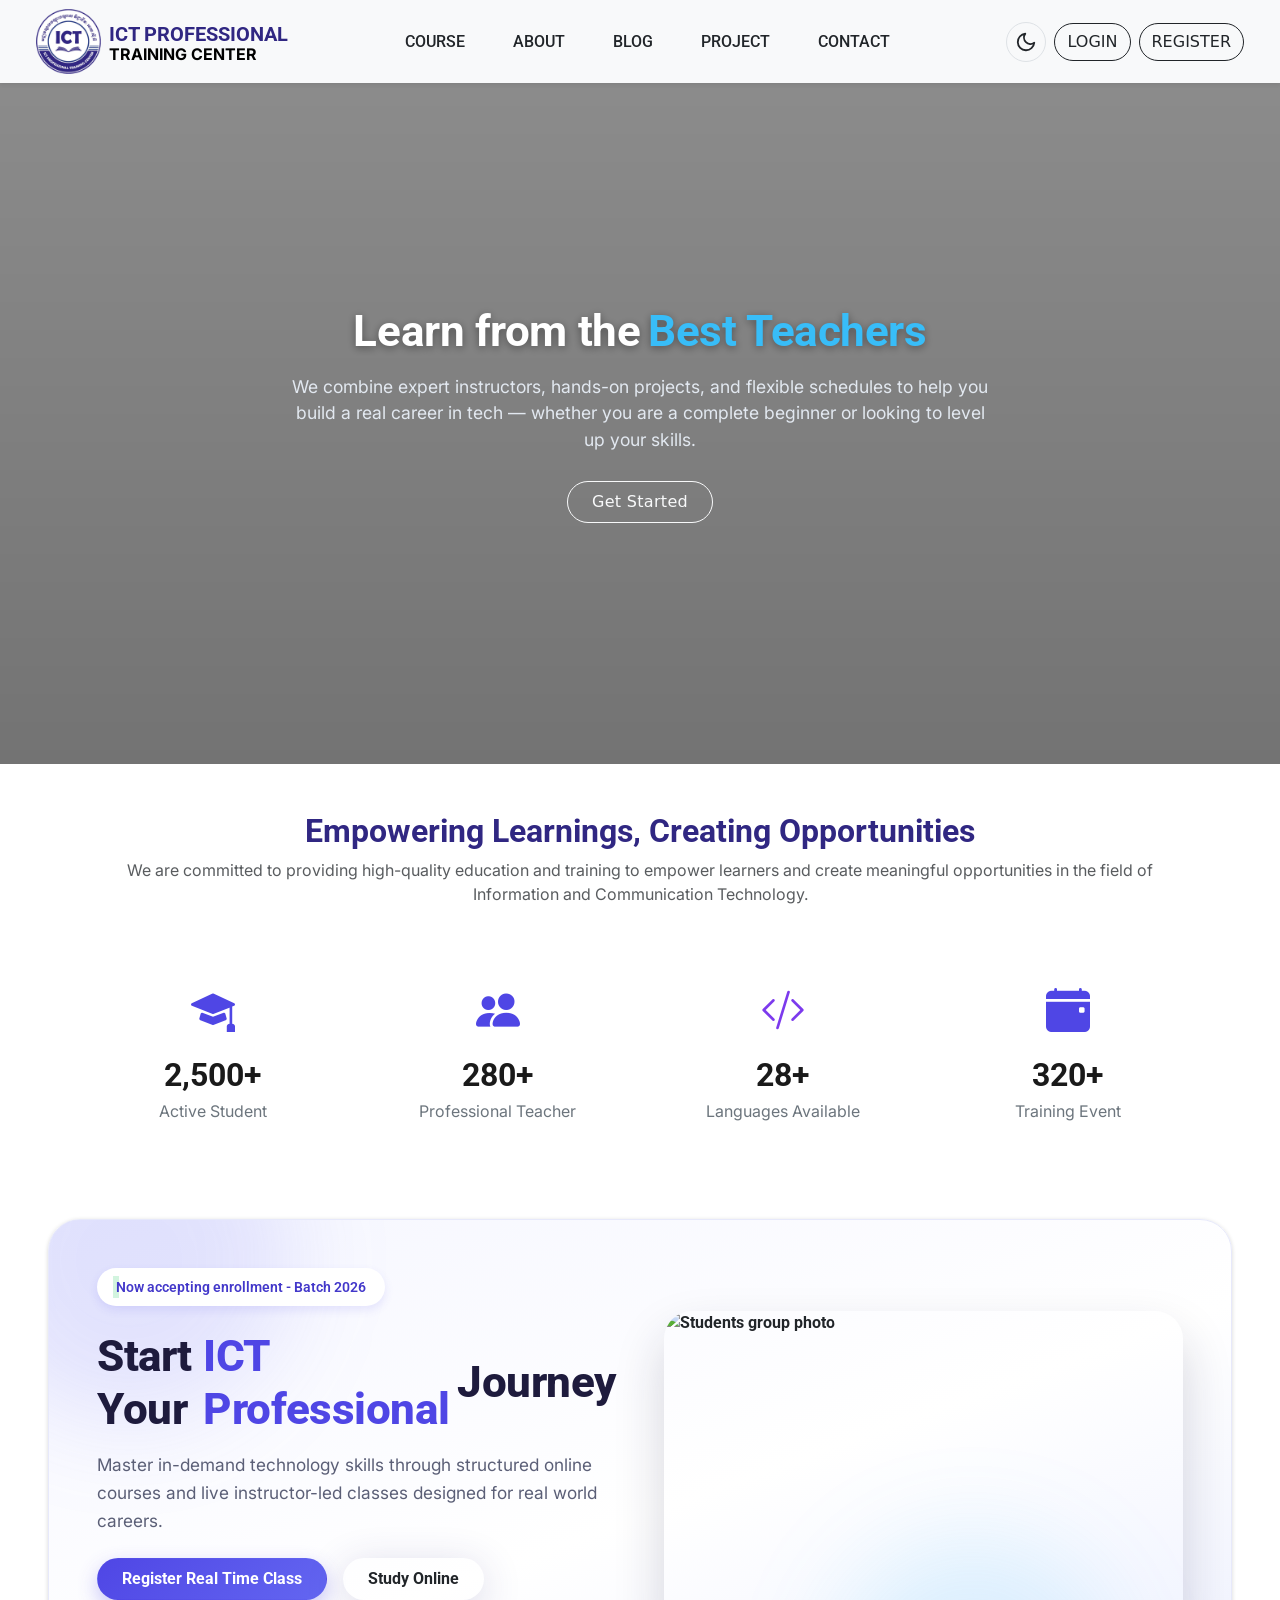
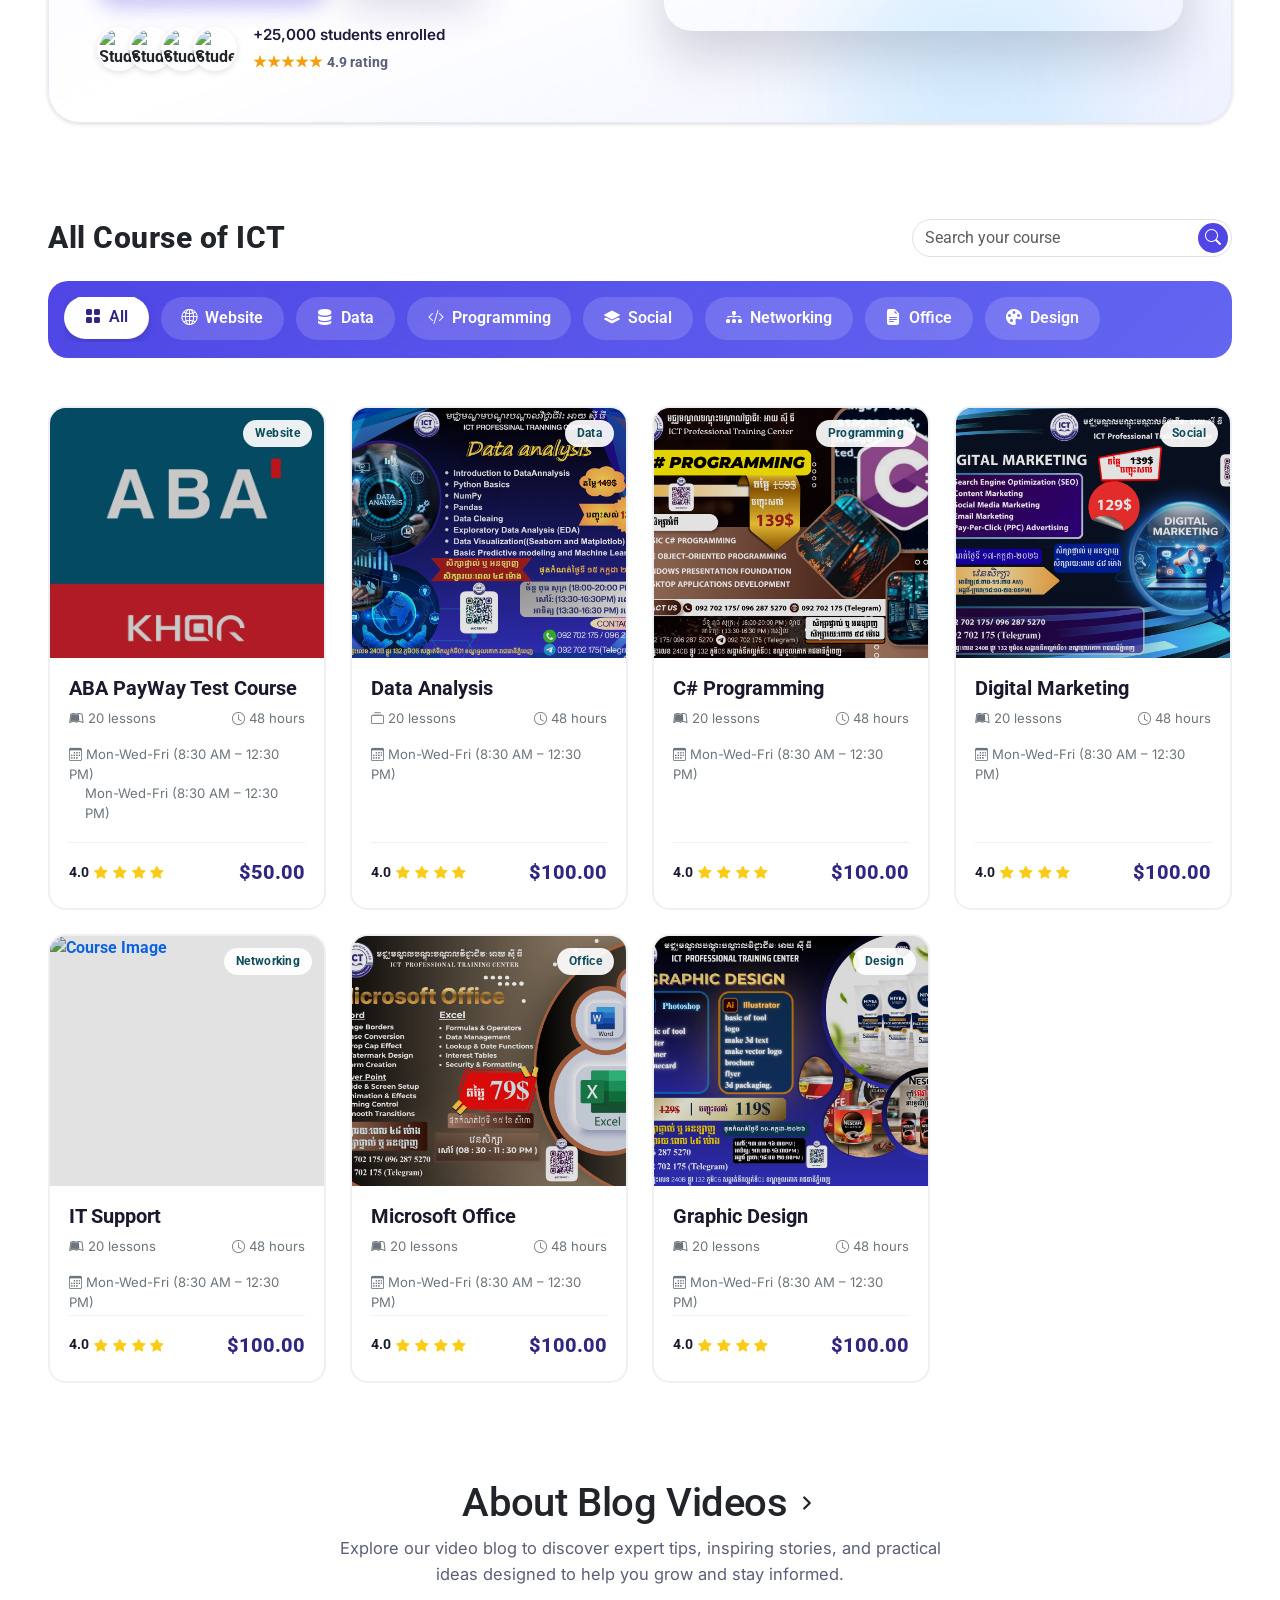
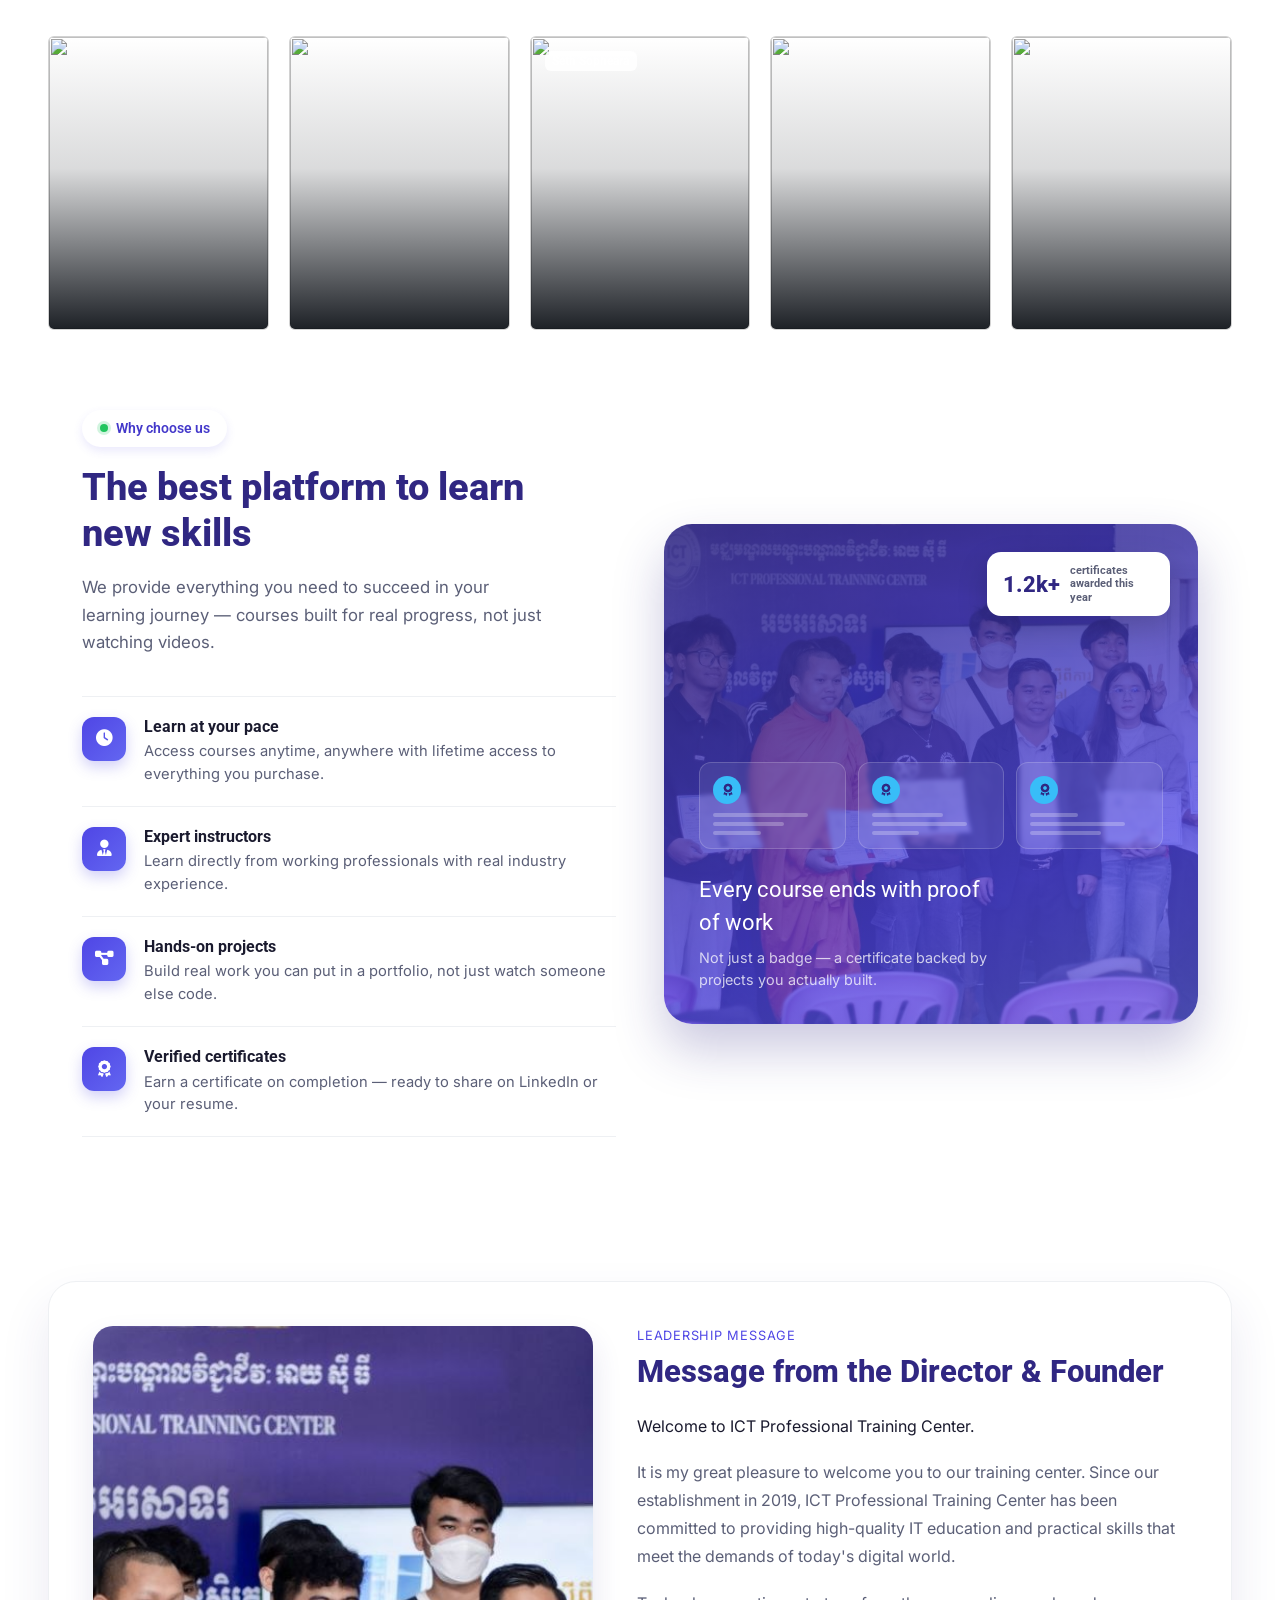
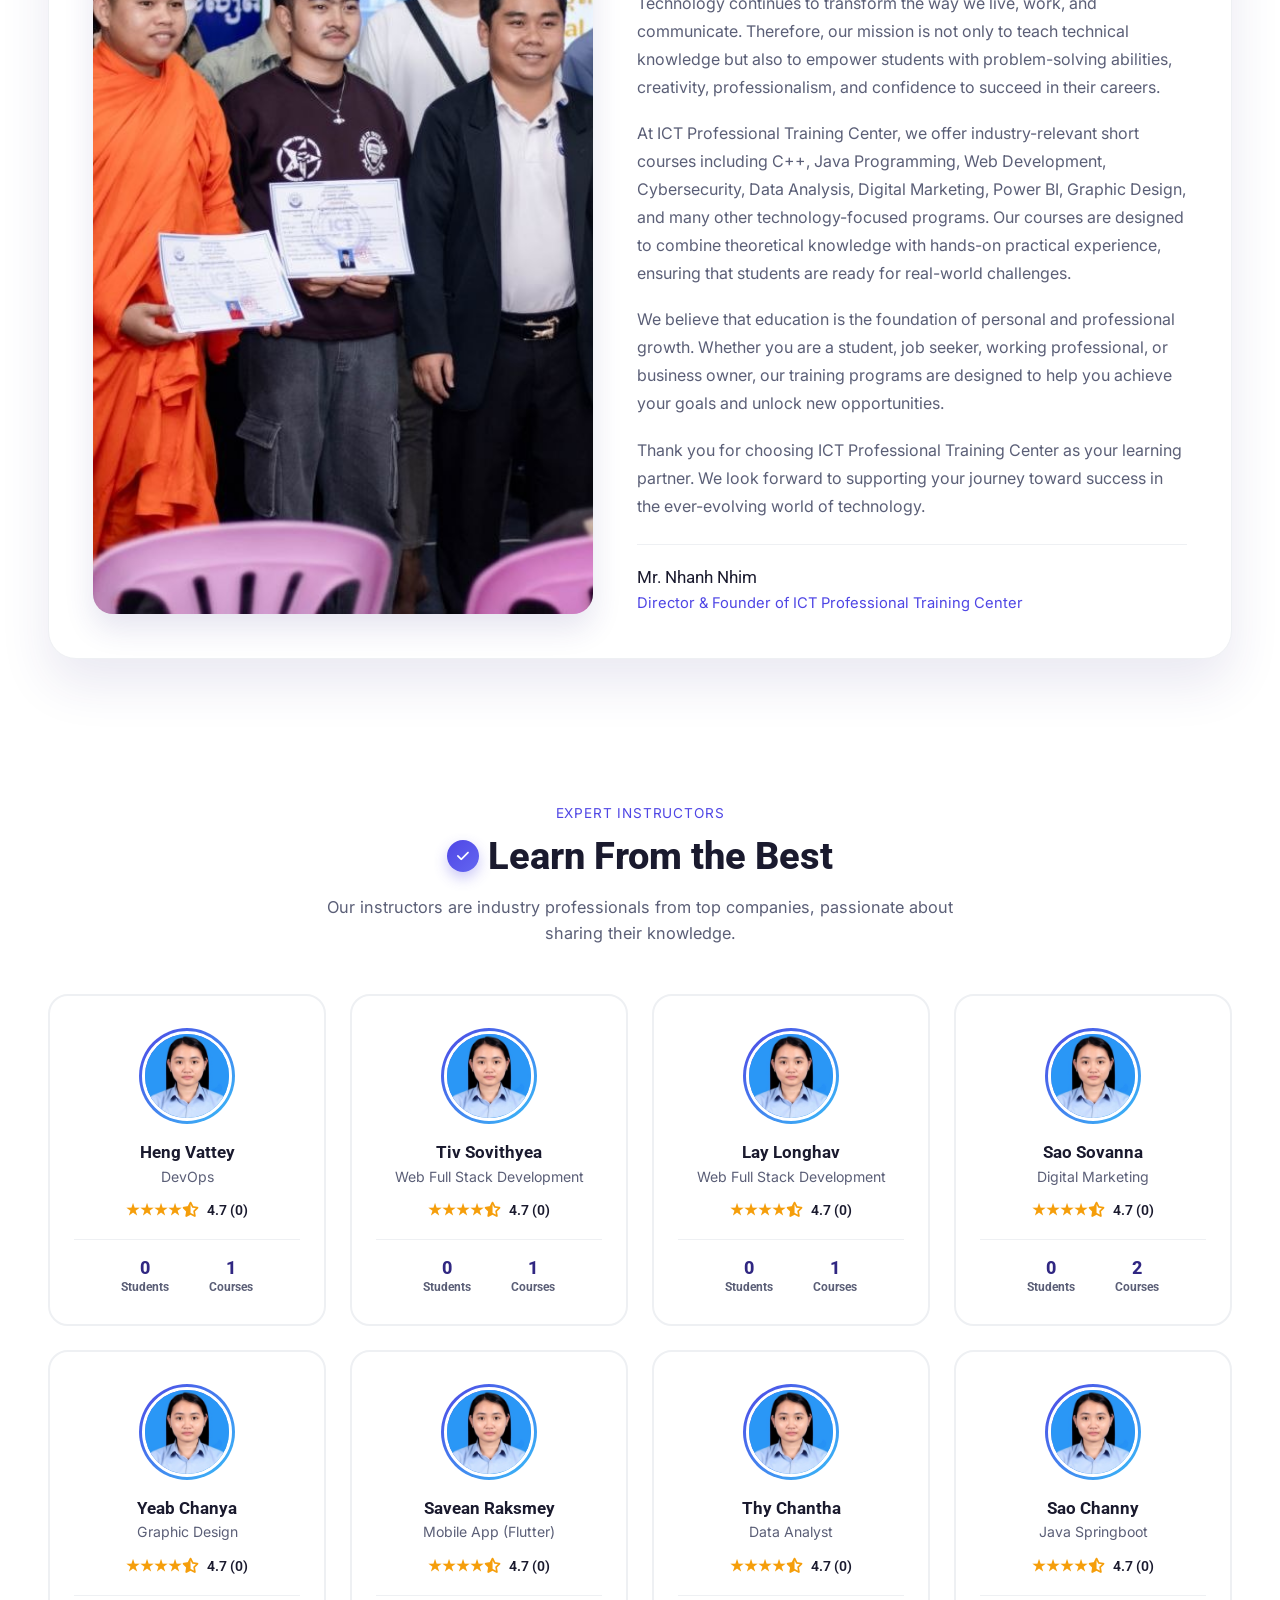
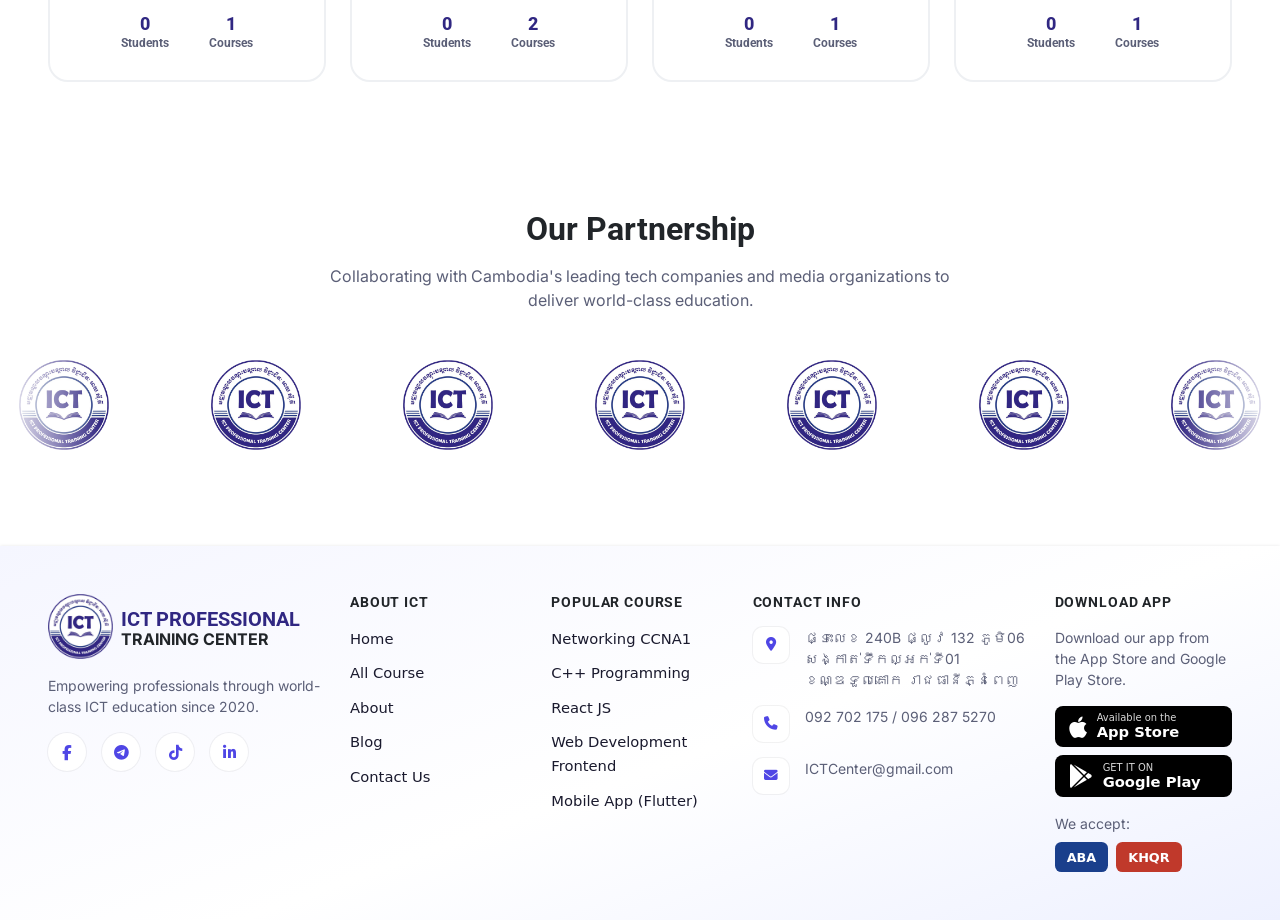
==== index.html @ a26ddbd5 "first commit" ====
<!doctype html>
<html lang="en" data-bs-theme="dark">
  <link>
    <meta charset="UTF-8" />
    <meta name="viewport" content="width=device-width, initial-scale=1.0" />
    <title>Home</title>

    <!-- font -->
    <link rel="preconnect" href="https://fonts.googleapis.com">
    <link rel="preconnect" href="https://fonts.gstatic.com" crossorigin>
    <link href="https://fonts.googleapis.com/css2?family=Roboto:ital,wght@0,100..900;1,100..900&display=swap" rel="stylesheet">

    <!-- style -->
     <link href="./asset/css/style.css" rel="stylesheet">
     <link href="./asset/css/home.css" rel="stylesheet">
      <link
        href="https://cdn.jsdelivr.net/npm/bootstrap@5.3.8/dist/css/bootstrap.min.css"
        rel="stylesheet"
        integrity="sha384-sRIl4kxILFvY47J16cr9ZwB07vP4J8+LH7qKQnuqkuIAvNWLzeN8tE5YBujZqJLB"
        crossorigin="anonymous"
      />

    <!-- icon -->
     <link rel="stylesheet" href="https://cdn.jsdelivr.net/npm/bootstrap-icons@1.11.3/font/bootstrap-icons.css">
     <link rel="stylesheet" href="https://cdnjs.cloudflare.com/ajax/libs/font-awesome/6.4.2/css/all.min.css" integrity="sha512-z3gLpd7yknf1YoNbCzqRKc4qyor8gaKU1qmn+CShxbuBusANI9QpRohGBreCFkKxLhei6S9CQXFEbbKuqLg0DA==" crossorigin="anonymous" referrerpolicy="no-referrer" />

  </head>
<body>
  <!-- navbar -->
  <header>
    <nav class="navbar navbar-expand-lg bg-body-tertiary py-1 px-4 fixed-top z-3 shadow-sm">
      <div class="container-fluid">
        <a class="navbar-brand align-middle" href="index.html">
          <div class="d-flex align-items-center">
            <img
              src="./asset/img/ICTLogo9.png"
              alt="Logo"
              width="65"
              height="65"
            />
            <div class="ms-2 lh-1">
              <h5 class="fw-bold logo-title-color mb-0">ICT PROFESSIONAL</h5>
              <p class="fs-6 mb-0 fw-bold">TRAINING CENTER</p>
            </div>
          </div>
        </a>

        <button
          class="navbar-toggler"
          type="button"
          data-bs-toggle="collapse"
          data-bs-target="#navbarSupportedContent"
          aria-controls="navbarSupportedContent"
          aria-expanded="false"
          aria-label="Toggle navigation"
        >
          <span class="navbar-toggler-icon"></span>
        </button>
        <div class="collapse navbar-collapse" id="navbarSupportedContent">
          <ul class="navbar-nav m-auto mb-2 mb-lg-0 title-font">

            <!-- Course with hover dropdown -->
            <li class="nav-item dropdown hover-dropdown">
            <a class="nav-link px-4 fs-6 text-dark fw-medium dropdown-toggle" href="course.html" role="button" aria-expanded="false">
              COURSE
            </a>
            <div class="dropdown-menu course-dropdown-menu">

              <div class="dropdown-item has-submenu">
                <span>Social</span>
                <svg class="chevron" viewBox="0 0 24 24" fill="none" stroke="currentColor" stroke-width="2" stroke-linecap="round" stroke-linejoin="round"><polyline points="9 18 15 12 9 6"></polyline></svg>
                <div class="submenu">
                  <a href="list-course.html" class="submenu-item">AI &amp; Machine Learning</a>
                  <a href="list-course.html" class="submenu-item">Digital Marketing</a>
                </div>
              </div>

              <div class="dropdown-item has-submenu">
                <span>Website</span>
                <svg class="chevron" viewBox="0 0 24 24" fill="none" stroke="currentColor" stroke-width="2" stroke-linecap="round" stroke-linejoin="round"><polyline points="9 18 15 12 9 6"></polyline></svg>
                <div class="submenu">
                  <a href="list-course.html" class="submenu-item">Frontend Development</a>
                  <a href="list-course.html" class="submenu-item">Backend Development</a>
                  <a href="list-course.html" class="submenu-item">WordPress</a>
                </div>
              </div>

              <div class="dropdown-item has-submenu">
                <span>Design</span>
                <svg class="chevron" viewBox="0 0 24 24" fill="none" stroke="currentColor" stroke-width="2" stroke-linecap="round" stroke-linejoin="round"><polyline points="9 18 15 12 9 6"></polyline></svg>
                <div class="submenu">
                  <a href="list-course.html" class="submenu-item">UI/UX Design</a>
                  <a href="list-course.html" class="submenu-item">Graphic Design</a>
                </div>
              </div>

              <div class="dropdown-item has-submenu">
                <span>Programming</span>
                <svg class="chevron" viewBox="0 0 24 24" fill="none" stroke="currentColor" stroke-width="2" stroke-linecap="round" stroke-linejoin="round"><polyline points="9 18 15 12 9 6"></polyline></svg>
                <div class="submenu">
                  <a href="list-course.html" class="submenu-item">Python</a>
                  <a href="list-course.html" class="submenu-item">Java</a>
                  <a href="list-course.html" class="submenu-item">C++</a>
                </div>
              </div>

              <div class="dropdown-item has-submenu">
                <span>Data</span>
                <svg class="chevron" viewBox="0 0 24 24" fill="none" stroke="currentColor" stroke-width="2" stroke-linecap="round" stroke-linejoin="round"><polyline points="9 18 15 12 9 6"></polyline></svg>
                <div class="submenu">
                  <a href="list-course.html" class="submenu-item">Data Analysis</a>
                  <a href="list-course.html" class="submenu-item">Database Management</a>
                </div>
              </div>

              <div class="dropdown-item has-submenu">
                <span>Office</span>
                <svg class="chevron" viewBox="0 0 24 24" fill="none" stroke="currentColor" stroke-width="2" stroke-linecap="round" stroke-linejoin="round"><polyline points="9 18 15 12 9 6"></polyline></svg>
                <div class="submenu">
                  <a href="list-course.html" class="submenu-item">Microsoft Word</a>
                  <a href="list-course.html" class="submenu-item">Excel</a>
                  <a href="list-course.html" class="submenu-item">PowerPoint</a>
                </div>
              </div>

              <div class="dropdown-item has-submenu">
                <span>Networking</span>
                <svg class="chevron" viewBox="0 0 24 24" fill="none" stroke="currentColor" stroke-width="2" stroke-linecap="round" stroke-linejoin="round"><polyline points="9 18 15 12 9 6"></polyline></svg>
                <div class="submenu">
                  <a href="list-course.html" class="submenu-item">CCNA</a>
                  <a href="list-course.html" class="submenu-item">Network Security</a>
                </div>
              </div>

            </div>
            </li>

            <li class="nav-item">
              <a class="nav-link px-4 fs-6 text-dark fw-medium" href="about.html">ABOUT</a>
            </li>
            <li class="nav-item">
              <a class="nav-link px-4 fs-6 text-dark fw-medium" href="blog.html">BLOG</a>
            </li>
            <li class="nav-item">
              <a class="nav-link px-4 fs-6 text-dark fw-medium" href="project.html">PROJECT</a>
            </li>
            <li class="nav-item">
              <a class="nav-link px-4 fs-6 text-dark fw-medium" href="contact.html">CONTACT</a>
            </li>
          </ul>

  <!-- dark mode -->
  <!-- Group theme toggle + login + register together -->
          <div class="d-flex align-items-center gap-2 mobile-action-row ms-3">
            <button class="theme-toggle-btn border log-reg-btn-hover" id="themeToggle" aria-label="Toggle dark mode">
              <svg class="icon-moon" viewBox="0 0 24 24" fill="none" stroke="currentColor" stroke-width="2" stroke-linecap="round" stroke-linejoin="round">
                <path d="M21 12.79A9 9 0 1 1 11.21 3 7 7 0 0 0 21 12.79z"></path>
              </svg>
              <svg class="icon-sun" viewBox="0 0 24 24" fill="none" stroke="currentColor" stroke-width="2" stroke-linecap="round" stroke-linejoin="round">
                <circle cx="12" cy="12" r="5"></circle>
                <line x1="12" y1="1" x2="12" y2="3"></line>
                <line x1="12" y1="21" x2="12" y2="23"></line>
                <line x1="4.22" y1="4.22" x2="5.64" y2="5.64"></line>
                <line x1="18.36" y1="18.36" x2="19.78" y2="19.78"></line>
                <line x1="1" y1="12" x2="3" y2="12"></line>
                <line x1="21" y1="12" x2="23" y2="12"></line>
                <line x1="4.22" y1="19.78" x2="5.64" y2="18.36"></line>
                <line x1="18.36" y1="5.64" x2="19.78" y2="4.22"></line>
              </svg>
            </button>

            <button type="button" class="btn btn-outline-dark rounded-pill log-reg-btn-hover fw-medium">LOGIN</button>
            <button type="button" class="btn btn-outline-dark rounded-pill log-reg-btn-hover fw-medium">REGISTER</button>
          </div>
        </div>
    </nav>
  </header>

  <!-- Hero Section -->
  <div class="hero container-fluid p-0">
    <div 
      id="carouselExampleSlidesOnly" 
      class="carousel slide" 
      data-bs-ride="carousel" 
      data-bs-wrap="true"
    >

      <!-- Slides -->
      <div class="carousel-inner">
        <div class="carousel-item active" data-bs-interval="2000">
          <img src="https://picsum.photos/1600/600?random=1" class="d-block w-100" alt="Slide 1">
        </div>
        <div class="carousel-item" data-bs-interval="2000">
          <img src="https://picsum.photos/1600/600?random=2" class="d-block w-100" alt="Slide 2">
        </div>
        <div class="carousel-item" data-bs-interval="2000">
          <img src="https://picsum.photos/1600/600?random=3" class="d-block w-100" alt="Slide 3">
        </div>
      </div>

      <!-- Overlay stays fixed on top of every slide -->
      <div class="hero-overlay">
        <div class="hero-overlay-content">
          <h1 class="hero-title">Learn from the <span class="secondary-color">Best Teachers</span></h1>
          <p class="hero-text">We combine expert instructors, hands-on projects, and flexible schedules to help you build a real career in tech — whether you are a complete beginner or looking to level up your skills.</p>
          <a href="#" class="btn btn-hero rounded-pill px-4 py-2 btn-outline-light get-started-btn">Get Started</a>
        </div>
      </div>

    </div>
  </div>

  <!-- Empowering Section -->
  <section class="empowering-section">
    <div class="container text-center mt-5 mb-4 px-5">
      <h2 class="title-font primary-color dark-mode-color">Empowering Learnings, Creating Opportunities</h2>
      <p class="text-muted empowering-description">We are committed to providing high-quality education and training to empower learners and create meaningful opportunities in the field of Information and Communication Technology.</p>
    </div>

    <div class="stats-section">
    <div class="container">
      <div class="row g-4 text-center">

        <div class="col-6 col-md-3 stat-item">
          <div class="stat-icon" style="color: #4f46e5;">
            <i class="bi bi-mortarboard-fill"></i>
          </div>
          <h3 class="stat-number">2,500+</h3>
          <p class="stat-label">Active Student</p>
        </div>

        <div class="col-6 col-md-3 stat-item">
          <div class="stat-icon" style="color: #4f46e5;">
            <i class="bi bi-people-fill"></i>
          </div>
          <h3 class="stat-number">280+</h3>
          <p class="stat-label">Professional Teacher</p>
        </div>

        <div class="col-6 col-md-3 stat-item">
          <div class="stat-icon" style="color: #7c3aed;">
            <i class="bi bi-code-slash"></i>
          </div>
          <h3 class="stat-number">28+</h3>
          <p class="stat-label">Languages Available</p>
        </div>

        <div class="col-6 col-md-3 stat-item">
          <div class="stat-icon" style="color: #4f46e5;">
            <i class="bi bi-calendar-event-fill"></i>
          </div>
          <h3 class="stat-number">320+</h3>
          <p class="stat-label">Training Event</p>
        </div>

      </div>
    </div>
  </div>
  </section>

<!-- start your journey -->
<section class="hero-cta-section py-5">
    <div class="container-fluid px-4 px-md-5">
      <div class="hero-cta-card p-4 p-md-5">

        <!-- decorative background blobs -->
        <div class="hero-blob hero-blob-1"></div>
        <div class="hero-blob hero-blob-2"></div>

        <div class="row align-items-center g-4 g-lg-5 position-relative">

          <!-- Left content -->
          <div class="col-lg-6">
            <span class="badge-pill mb-4 d-inline-block">
              <span class="badge-dot"></span> Now accepting enrollment - Batch 2026
            </span>

            <h1 class="hero-cta-title mb-3">
              Start Your <span class="hero-highlight">ICT Professional</span> Journey
            </h1>

            <p class="hero-cta-text mb-4">
              Master in-demand technology skills through structured online courses and live instructor-led classes designed for real world careers.
            </p>

            <div class="d-flex flex-wrap gap-3 mb-4">
              <a href="#" class="btn btn-cta-primary rounded-pill px-4 py-2 fw-bold text-white">
                Register Real Time Class
              </a>
              <a href="#" class="btn btn-cta-outline rounded-pill px-4 py-2 fw-bold">
                Study Online
              </a>
            </div>

            <div class="d-flex align-items-center flex-wrap gap-3">
              <div class="avatar-stack">
                <img src="https://randomuser.me/api/portraits/men/32.jpg" alt="Student" class="avatar-img">
                <img src="https://randomuser.me/api/portraits/women/44.jpg" alt="Student" class="avatar-img">
                <img src="https://randomuser.me/api/portraits/men/65.jpg" alt="Student" class="avatar-img">
                <img src="https://randomuser.me/api/portraits/women/68.jpg" alt="Student" class="avatar-img">
              </div>

              <div class="hero-cta-meta">
                <p class="mb-1 fw-semibold">+25,000 students enrolled</p>
                <div class="d-flex align-items-center gap-1">
                  <span class="stars">★★★★★</span>
                  <span class="rating-text">4.9 rating</span>
                </div>
              </div>
            </div>
          </div>

          <!-- Right image -->
          <div class="col-lg-6">
            <div class="hero-cta-image-wrap">
              <img src="https://picsum.photos/900/600?random=10" alt="Students group photo" class="img-fluid rounded-4 w-100">
            </div>
          </div>

        </div>
      </div>
    </div>
</section>

  <!-- all course -->
  <section class="courses-section py-5">
    <div class="container-fluid px-4 px-md-5">

      <!-- Heading + Search -->
      <div class="d-flex flex-wrap justify-content-between align-items-center gap-3 mb-4">
        <h2 class="courses-heading mb-0">All Course of ICT</h2>

        <div class="course-search-wrap">
          <input type="text" class="form-control course-search-input rounded-pill" placeholder="Search your course">
          <button class="course-search-btn" aria-label="Search">
            <i class="bi bi-search"></i>
          </button>
        </div>
      </div>

      <!-- Category filter pills -->
      <div class="category-filter-bar mb-5">
        <div class="category-scroll">
          <button class="category-pill active" data-filter="all">
            <i class="bi bi-grid-fill"></i> All
          </button>
          <button class="category-pill" data-filter="website">
            <i class="bi bi-globe2"></i> Website
          </button>
          <button class="category-pill" data-filter="data">
            <i class="bi bi-server"></i> Data
          </button>
          <button class="category-pill" data-filter="programming">
            <i class="bi bi-code-slash"></i> Programming
          </button>
          <button class="category-pill" data-filter="social">
            <i class="bi bi-layers-fill"></i> Social
          </button>
          <button class="category-pill" data-filter="networking">
            <i class="bi bi-diagram-3-fill"></i> Networking
          </button>
          <button class="category-pill" data-filter="office">
            <i class="bi bi-file-earmark-text-fill"></i> Office
          </button>
          <button class="category-pill" data-filter="design">
            <i class="bi bi-palette-fill"></i> Design
          </button>
        </div>
      </div>

      <!-- Course cards -->
      <div class="row g-4">
      
    <div class="col-12 col-sm-6 col-lg-3">
    <a href="#" class="course-card-thumb-link">
      <div class="course-card-v2">

        <div class="course-img">
          <div class="course-img-overlay"></div>
          <img src="./asset/img/ABA.jpg" alt="Course Image" class="img-fluid">
          <span class="course-badge z-1">Website</span>
          <div class="course-img-overlay"></div>
        </div>
      

        <div class="course-card-body">
          <h6 class="course-card-title">ABA PayWay Test Course</h6>
          <div class="course-meta-row">
            <div class="d-flex justify-content-between align-items-center">
              <p><i class="fa-brands fa-leanpub"></i> 20 lessons</p>
              <p><i class="bi bi-clock"></i> 48 hours</p>
          </div>

          <p class="my-0"><i class="bi bi-calendar3"></i> Mon-Wed-Fri (8:30 AM – 12:30 PM)</p>
          <p class="ms-3">Mon-Wed-Fri (8:30 AM – 12:30 PM)</p>
  </div>

          <div class="course-card-footer">
            <div class="course-rating">
              <span>4.0</span>
              <i class="bi bi-star-fill"></i>
              <i class="bi bi-star-fill"></i>
              <i class="bi bi-star-fill"></i>
              <i class="bi bi-star-fill"></i>
            </div>
            <span class="course-price">$50.00</span>
          </div>
        </div>

      </div>
    </a>
    </div>

    <div class="col-12 col-sm-6 col-lg-3">
    <a href="#" class="course-card-thumb-link">
      <div class="course-card-v2">

        <div class="course-img">
          <img src="./asset/img/data_analysis.png" alt="Course Image" class="img-fluid">
          <span class="course-badge z-1">Data</span>
          <div class="course-img-overlay"></div>
        </div>

        <div class="course-card-body">
          <h6 class="course-card-title">Data Analysis</h6>
          <div class="course-meta-row">
            <div class="d-flex justify-content-between align-items-center">
              <p><i class="bi bi-collection"></i> 20 lessons</p>
              <p><i class="bi bi-clock"></i> 48 hours</p>
          </div>

          <p class="my-0"><i class="bi bi-calendar3"></i> Mon-Wed-Fri (8:30 AM – 12:30 PM)</p>
          <!-- <p class="ms-3">Mon-Wed-Fri (8:30 AM – 12:30 PM)</p> -->
  </div>

          <div class="course-card-footer">
            <div class="course-rating">
              <span>4.0</span>
              <i class="bi bi-star-fill"></i>
              <i class="bi bi-star-fill"></i>
              <i class="bi bi-star-fill"></i>
              <i class="bi bi-star-fill"></i>
            </div>
            <span class="course-price">$100.00</span>
          </div>
        </div>

      </div>
    </a>
    </div>

    <div class="col-12 col-sm-6 col-lg-3">
    <a href="#" class="course-card-thumb-link">
      <div class="course-card-v2">

        <div class="course-img">
          <img src="./asset/img/csharp.png" alt="Course Image" class="img-fluid">
          <span class="course-badge z-1">Programming</span>
          <div class="course-img-overlay"></div>
        </div>

        <div class="course-card-body">
          <h6 class="course-card-title">C# Programming</h6>
          <div class="course-meta-row">
            <div class="d-flex justify-content-between align-items-center">
              <p><i class="fa-brands fa-leanpub"></i> 20 lessons</p>
              <p><i class="bi bi-clock"></i> 48 hours</p>
          </div>

          <p class="my-0"><i class="bi bi-calendar3"></i> Mon-Wed-Fri (8:30 AM – 12:30 PM)</p>
          <!-- <p class="ms-3">Mon-Wed-Fri (8:30 AM – 12:30 PM)</p> -->
  </div>

          <div class="course-card-footer">
            <div class="course-rating">
              <span>4.0</span>
              <i class="bi bi-star-fill"></i>
              <i class="bi bi-star-fill"></i>
              <i class="bi bi-star-fill"></i>
              <i class="bi bi-star-fill"></i>
            </div>
            <span class="course-price">$100.00</span>
          </div>
        </div>

      </div>
    </a>
    </div>

    <div class="col-12 col-sm-6 col-lg-3">
    <a href="#" class="course-card-thumb-link">
      <div class="course-card-v2">

        <div class="course-img">
          <img src="./asset/img/digital.png" alt="Course Image" class="img-fluid">
          <span class="course-badge z-1">Social</span>
          <div class="course-img-overlay"></div>
        </div>

        <div class="course-card-body">
          <h6 class="course-card-title">Digital Marketing</h6>
          <div class="course-meta-row">
            <div class="d-flex justify-content-between align-items-center">
              <p><i class="fa-brands fa-leanpub"></i> 20 lessons</p>
              <p><i class="bi bi-clock"></i> 48 hours</p>
          </div>

          <p class="my-0"><i class="bi bi-calendar3"></i> Mon-Wed-Fri (8:30 AM – 12:30 PM)</p>
          <!-- <p class="ms-3">Mon-Wed-Fri (8:30 AM – 12:30 PM)</p> -->
  </div>

          <div class="course-card-footer">
            <div class="course-rating">
              <span>4.0</span>
              <i class="bi bi-star-fill"></i>
              <i class="bi bi-star-fill"></i>
              <i class="bi bi-star-fill"></i>
              <i class="bi bi-star-fill"></i>
            </div>
            <span class="course-price">$100.00</span>
          </div>
        </div>

      </div>
    </a>
    </div>

    <div class="col-12 col-sm-6 col-lg-3">
    <a href="#" class="course-card-thumb-link">
      <div class="course-card-v2">

        <div class="course-img">
          <img src="./asset/img/IT Support.jpg" alt="Course Image" class="img-fluid">
          <span class="course-badge z-1">Networking</span>
          <div class="course-img-overlay"></div>
        </div>

        <div class="course-card-body">
          <h6 class="course-card-title">IT Support</h6>
          <div class="course-meta-row">
            <div class="d-flex justify-content-between align-items-center">
              <p><i class="fa-brands fa-leanpub"></i> 20 lessons</p>
              <p><i class="bi bi-clock"></i> 48 hours</p>
          </div>

          <p class="my-0"><i class="bi bi-calendar3"></i> Mon-Wed-Fri (8:30 AM – 12:30 PM)</p>
          <!-- <p class="ms-3">Mon-Wed-Fri (8:30 AM – 12:30 PM)</p> -->
  </div>

          <div class="course-card-footer">
            <div class="course-rating">
              <span>4.0</span>
              <i class="bi bi-star-fill"></i>
              <i class="bi bi-star-fill"></i>
              <i class="bi bi-star-fill"></i>
              <i class="bi bi-star-fill"></i>
            </div>
            <span class="course-price">$100.00</span>
          </div>
        </div>

      </div>
    </a>
    </div>

    <div class="col-12 col-sm-6 col-lg-3">
    <a href="#" class="course-card-thumb-link">
      <div class="course-card-v2">

        <div class="course-img">
          <img src="./asset/img/ms_office.png" alt="Course Image" class="img-fluid">
          <span class="course-badge z-1">Office</span>
          <div class="course-img-overlay"></div>
        </div>

        <div class="course-card-body">
          <h6 class="course-card-title">Microsoft Office</h6>
          <div class="course-meta-row">
            <div class="d-flex justify-content-between align-items-center">
              <p><i class="fa-brands fa-leanpub"></i> 20 lessons</p>
              <p><i class="bi bi-clock"></i> 48 hours</p>
          </div>

          <p class="my-0"><i class="bi bi-calendar3"></i> Mon-Wed-Fri (8:30 AM – 12:30 PM)</p>
          <!-- <p class="ms-3">Mon-Wed-Fri (8:30 AM – 12:30 PM)</p> -->
  </div>

          <div class="course-card-footer">
            <div class="course-rating">
              <span>4.0</span>
              <i class="bi bi-star-fill"></i>
              <i class="bi bi-star-fill"></i>
              <i class="bi bi-star-fill"></i>
              <i class="bi bi-star-fill"></i>
            </div>
            <span class="course-price">$100.00</span>
          </div>
        </div>

      </div>
    </a>
    </div>

    <div class="col-12 col-sm-6 col-lg-3">
    <a href="#" class="course-card-thumb-link">
      <div class="course-card-v2">

        <div class="course-img">
          <img src="./asset/img/graphic_design.png" alt="Course Image" class="img-fluid">
          <span class="course-badge z-1">Design</span>
          <div class="course-img-overlay"></div>
        </div>

        <div class="course-card-body">
          <h6 class="course-card-title">Graphic Design</h6>
          <div class="course-meta-row">
            <div class="d-flex justify-content-between align-items-center">
              <p><i class="fa-brands fa-leanpub"></i> 20 lessons</p>
              <p><i class="bi bi-clock"></i> 48 hours</p>
          </div>

          <p class="my-0"><i class="bi bi-calendar3"></i> Mon-Wed-Fri (8:30 AM – 12:30 PM)</p>
          <!-- <p class="ms-3">Mon-Wed-Fri (8:30 AM – 12:30 PM)</p> -->
  </div>

          <div class="course-card-footer">
            <div class="course-rating">
              <span>4.0</span>
              <i class="bi bi-star-fill"></i>
              <i class="bi bi-star-fill"></i>
              <i class="bi bi-star-fill"></i>
              <i class="bi bi-star-fill"></i>
            </div>
            <span class="course-price">$100.00</span>
          </div>
        </div>

      </div>
    </a>
    </div>

        

      </div>

    </div>
  </section>

  <!-- About blog video -->
  <section class="mt-5">
  <div class="container-fluid px-4 px-md-5">
      <div class="wrap">
    <h1>About Blog Videos
      <svg viewBox="0 0 24 24" fill="none" stroke="currentColor" stroke-width="2.5" stroke-linecap="round" stroke-linejoin="round"><path d="M9 6l6 6-6 6"/></svg>
    </h1>
    <p class="lede">Explore our video blog to discover expert tips, inspiring stories, and practical ideas designed to help you grow and stay informed.</p>
  
    <div class="grid">
      <div class="card featured">
        <img src="https://images.unsplash.com/photo-1573497019940-1c28c88b4f3e?w=500&q=80" alt="">
        <!-- <div class="caption">Facebook &amp; Telegram tips</div> -->
        
        <div class="play">
          <svg viewBox="0 0 24 24"><path d="M6 4l14 8-14 8V4z"/></svg>
        </div>
        <div class="meta">
          <!-- <span class="tag">Nhanh Nhim</span> -->
          <h3>ICT Course Of Student Finished Grade 12</h3>
          <p>Nham Nhim · Web Development track</p>
        </div>
      </div>
  
      <div class="card featured">
        <img src="https://images.unsplash.com/photo-1519085360753-af0119f7cbe7?w=500&q=80" alt="">
        <!-- <div class="caption">Career advice from our mentors</div> -->

        <div class="play">
          <svg viewBox="0 0 24 24"><path d="M6 4l14 8-14 8V4z"/></svg>
        </div>
        <div class="meta">
          <!-- <span class="tag">Full-Stack</span> -->
          <h3>Web Backend Development</h3>
          <p>Seth Sopheara · Web Development track</p>
        </div>
      </div>
  
      <div class="card featured">
        <img src="https://images.unsplash.com/photo-1580489944761-15a19d654956?w=500&q=80" alt="">
        <div class="badge">Seth Sopheara</div>
        <!-- <div class="caption">Introduction to Full-Stack Development</div> -->
  
        <div class="play">
          <svg viewBox="0 0 24 24"><path d="M6 4l14 8-14 8V4z"/></svg>
        </div>
        <div class="meta">
          <!-- <span class="tag">Full-Stack</span> -->
          <h3>Introduction to Full-Stack Development</h3>
          <p>Seth Sopheara · Web Development track</p>
        </div>
      </div>
  
      <div class="card featured">
        <img src="https://images.unsplash.com/photo-1499951360447-b19be8fe80f5?w=500&q=80" alt="">
        <!-- <div class="caption">Backend Web Development course</div> -->

        <div class="play">
          <svg viewBox="0 0 24 24"><path d="M6 4l14 8-14 8V4z"/></svg>
        </div>
        <div class="meta">
          <!-- <span class="tag">Full-Stack</span> -->
          <h3>Introduction to Backend Development</h3>
          <p>Seth Sopheara · Web Development track</p>
        </div>
      </div>
  
      <div class="card featured">
        <img src="https://images.unsplash.com/photo-1552664730-d307ca884978?w=500&q=80" alt="">
        <!-- <div class="caption">Follow us on Facebook &amp; Telegram</div> -->

        <div class="play">
          <svg viewBox="0 0 24 24"><path d="M6 4l14 8-14 8V4z"/></svg>
        </div>
        <div class="meta">
          <!-- <span class="tag">Full-Stack</span> -->
          <h3>តើ Mobile App ជាអ្វី?</h3>
          <p>Seth Sopheara · Web Development track</p>
        </div>
      </div>
    </div>
  </div>
  </div>
  </section>

  <!-- why choose us -->
  <section class="container-fluid whyus-section px-4 px-md-5">
    <div class="container position-relative">
      <div class="row g-5 align-items-center">
  
        <!-- Left: content -->
        <div class="col-lg-6">
          <span class="whyus-badge-pill">
            <span class="whyus-badge-dot"></span>
            Why choose us
          </span>
  
          <h2 class="whyus-title">The best platform to learn new skills</h2>
          <p class="whyus-lede">
            We provide everything you need to succeed in your learning journey — courses built for real progress,
            not just watching videos.
          </p>
  
          <div>
            <div class="whyus-feature">
              <div class="whyus-feature-icon"><i class="fa-solid fa-clock"></i></div>
              <div>
                <h5 class="whyus-feature-title">Learn at your pace</h5>
                <p class="whyus-feature-copy">Access courses anytime, anywhere with lifetime access to everything you purchase.</p>
              </div>
            </div>
  
            <div class="whyus-feature">
              <div class="whyus-feature-icon"><i class="fa-solid fa-user-tie"></i></div>
              <div>
                <h5 class="whyus-feature-title">Expert instructors</h5>
                <p class="whyus-feature-copy">Learn directly from working professionals with real industry experience.</p>
              </div>
            </div>
  
            <div class="whyus-feature">
              <div class="whyus-feature-icon"><i class="fa-solid fa-diagram-project"></i></div>
              <div>
                <h5 class="whyus-feature-title">Hands-on projects</h5>
                <p class="whyus-feature-copy">Build real work you can put in a portfolio, not just watch someone else code.</p>
              </div>
            </div>
  
            <div class="whyus-feature">
              <div class="whyus-feature-icon"><i class="fa-solid fa-award"></i></div>
              <div>
                <h5 class="whyus-feature-title">Verified certificates</h5>
                <p class="whyus-feature-copy">Earn a certificate on completion — ready to share on LinkedIn or your resume.</p>
              </div>
            </div>
          </div>
        </div>
  
        <!-- Right: showcase panel -->
        <div class="col-lg-6">
          <div class="whyus-panel">
            <div class="whyus-floating-stat">
              <div class="num">1.2k+</div>
              <div class="lbl">certificates awarded this year</div>
            </div>
  
            <div class="whyus-panel-inner">
    <div class="whyus-cert-row">
      <div class="whyus-cert-card">
        <div class="ribbon"><i class="fa-solid fa-award"></i></div>
        <div class="whyus-cert-lines">
          <div class="whyus-cert-line w80"></div>
          <div class="whyus-cert-line w60"></div>
          <div class="whyus-cert-line w40"></div>
        </div>
      </div>
      <div class="whyus-cert-card">
        <div class="ribbon"><i class="fa-solid fa-award"></i></div>
        <div class="whyus-cert-lines">
          <div class="whyus-cert-line w60"></div>
          <div class="whyus-cert-line w80"></div>
          <div class="whyus-cert-line w40"></div>
        </div>
      </div>
      <div class="whyus-cert-card">
        <div class="ribbon"><i class="fa-solid fa-award"></i></div>
        <div class="whyus-cert-lines">
          <div class="whyus-cert-line w40"></div>
          <div class="whyus-cert-line w80"></div>
          <div class="whyus-cert-line w60"></div>
        </div>
      </div>
    </div>

    <p class="whyus-panel-headline">Every course ends with proof of work</p>
    <p class="whyus-panel-sub">Not just a badge — a certificate backed by projects you actually built.</p>
  </div>
          </div>
        </div>
  
      </div>
    </div>
  </section>
  
  <!-- director section -->
  <section class="director-section">
    <div class="director-card">
      <div class="director-photo-wrap">
        <img src="asset/img/Whyus.jpg" alt="Mr. Nhanh Nhim, Director & Founder" class="director-photo">
      </div>

      <div class="director-content">
        <p class="director-eyebrow">Leadership Message</p>
        <h2 class="director-title">Message from the Director &amp; Founder</h2>

        <div class="director-text">
          <p>Welcome to ICT Professional Training Center.</p>

          <p>It is my great pleasure to welcome you to our training center. Since our establishment in 2019, ICT Professional Training Center has been committed to providing high-quality IT education and practical skills that meet the demands of today's digital world.</p>

          <p>Technology continues to transform the way we live, work, and communicate. Therefore, our mission is not only to teach technical knowledge but also to empower students with problem-solving abilities, creativity, professionalism, and confidence to succeed in their careers.</p>

          <p>At ICT Professional Training Center, we offer industry-relevant short courses including C++, Java Programming, Web Development, Cybersecurity, Data Analysis, Digital Marketing, Power BI, Graphic Design, and many other technology-focused programs. Our courses are designed to combine theoretical knowledge with hands-on practical experience, ensuring that students are ready for real-world challenges.</p>

          <p>We believe that education is the foundation of personal and professional growth. Whether you are a student, job seeker, working professional, or business owner, our training programs are designed to help you achieve your goals and unlock new opportunities.</p>

          <p>Thank you for choosing ICT Professional Training Center as your learning partner. We look forward to supporting your journey toward success in the ever-evolving world of technology.</p>
        </div>

        <div class="director-signature">
          <p class="director-name">Mr. Nhanh Nhim</p>
          <p class="director-role">Director &amp; Founder of ICT Professional Training Center</p>
        </div>
      </div>
    </div>
  </section>


  <!-- Expert Instrutor -->
  <section class="instructors-section">
    <div class="instructors-header">
      <p class="instructors-eyebrow">Expert Instructors</p>
      <h2 class="instructors-title">
        <span class="instructors-check"><i class="fa-solid fa-check"></i></span>
        Learn From the Best
      </h2>
      <p class="instructors-sub">Our instructors are industry professionals from top companies, passionate about sharing their knowledge.</p>
    </div>

    <div class="instructors-grid">

      <div class="instructor-card">
        <div class="instructor-avatar-wrap">
          <img src="./asset/img/HengVattey.jpg" alt="Heng Vattey" class="instructor-avatar">
        </div>
        <h3 class="instructor-name">Heng Vattey</h3>
        <p class="instructor-role">DevOps</p>
        <div class="instructor-rating">
          <span class="stars">★★★★<i class="fa-solid fa-star-half-stroke"></i></span>
          <span class="rating-num">4.7 (0)</span>
        </div>
        <div class="instructor-divider"></div>
        <div class="instructor-stats">
          <div class="stat"><span class="stat-num">0</span><span class="stat-lbl">Students</span></div>
          <div class="stat"><span class="stat-num">1</span><span class="stat-lbl">Courses</span></div>
        </div>
      </div>

      <div class="instructor-card">
        <div class="instructor-avatar-wrap">
          <img src="./asset/img/HengVattey.jpg" alt="Tiv Sovithyea" class="instructor-avatar">
        </div>
        <h3 class="instructor-name">Tiv Sovithyea</h3>
        <p class="instructor-role">Web Full Stack Development</p>
        <div class="instructor-rating">
          <span class="stars">★★★★<i class="fa-solid fa-star-half-stroke"></i></span>
          <span class="rating-num">4.7 (0)</span>
        </div>
        <div class="instructor-divider"></div>
        <div class="instructor-stats">
          <div class="stat"><span class="stat-num">0</span><span class="stat-lbl">Students</span></div>
          <div class="stat"><span class="stat-num">1</span><span class="stat-lbl">Courses</span></div>
        </div>
      </div>

      <div class="instructor-card">
        <div class="instructor-avatar-wrap">
          <img src="./asset/img/HengVattey.jpg" alt="Lay Longhav" class="instructor-avatar">
        </div>
        <h3 class="instructor-name">Lay Longhav</h3>
        <p class="instructor-role">Web Full Stack Development</p>
        <div class="instructor-rating">
          <span class="stars">★★★★<i class="fa-solid fa-star-half-stroke"></i></span>
          <span class="rating-num">4.7 (0)</span>
        </div>
        <div class="instructor-divider"></div>
        <div class="instructor-stats">
          <div class="stat"><span class="stat-num">0</span><span class="stat-lbl">Students</span></div>
          <div class="stat"><span class="stat-num">1</span><span class="stat-lbl">Courses</span></div>
        </div>
      </div>

      <div class="instructor-card">
        <div class="instructor-avatar-wrap">
          <img src="./asset/img/HengVattey.jpg" alt="Sao Sovanna" class="instructor-avatar">
        </div>
        <h3 class="instructor-name">Sao Sovanna</h3>
        <p class="instructor-role">Digital Marketing</p>
        <div class="instructor-rating">
          <span class="stars">★★★★<i class="fa-solid fa-star-half-stroke"></i></span>
          <span class="rating-num">4.7 (0)</span>
        </div>
        <div class="instructor-divider"></div>
        <div class="instructor-stats">
          <div class="stat"><span class="stat-num">0</span><span class="stat-lbl">Students</span></div>
          <div class="stat"><span class="stat-num">2</span><span class="stat-lbl">Courses</span></div>
        </div>
      </div>

      <div class="instructor-card">
        <div class="instructor-avatar-wrap">
          <img src="./asset/img/HengVattey.jpg" alt="Yeab Chanya" class="instructor-avatar">
        </div>
        <h3 class="instructor-name">Yeab Chanya</h3>
        <p class="instructor-role">Graphic Design</p>
        <div class="instructor-rating">
          <span class="stars">★★★★<i class="fa-solid fa-star-half-stroke"></i></span>
          <span class="rating-num">4.7 (0)</span>
        </div>
        <div class="instructor-divider"></div>
        <div class="instructor-stats">
          <div class="stat"><span class="stat-num">0</span><span class="stat-lbl">Students</span></div>
          <div class="stat"><span class="stat-num">1</span><span class="stat-lbl">Courses</span></div>
        </div>
      </div>

      <div class="instructor-card">
        <div class="instructor-avatar-wrap">
          <img src="./asset/img/HengVattey.jpg" alt="Savean Raksmey" class="instructor-avatar">
        </div>
        <h3 class="instructor-name">Savean Raksmey</h3>
        <p class="instructor-role">Mobile App (Flutter)</p>
        <div class="instructor-rating">
          <span class="stars">★★★★<i class="fa-solid fa-star-half-stroke"></i></span>
          <span class="rating-num">4.7 (0)</span>
        </div>
        <div class="instructor-divider"></div>
        <div class="instructor-stats">
          <div class="stat"><span class="stat-num">0</span><span class="stat-lbl">Students</span></div>
          <div class="stat"><span class="stat-num">2</span><span class="stat-lbl">Courses</span></div>
        </div>
      </div>

      <div class="instructor-card">
        <div class="instructor-avatar-wrap">
          <img src="./asset/img/HengVattey.jpg" alt="Thy Chantha" class="instructor-avatar">
        </div>
        <h3 class="instructor-name">Thy Chantha</h3>
        <p class="instructor-role">Data Analyst</p>
        <div class="instructor-rating">
          <span class="stars">★★★★<i class="fa-solid fa-star-half-stroke"></i></span>
          <span class="rating-num">4.7 (0)</span>
        </div>
        <div class="instructor-divider"></div>
        <div class="instructor-stats">
          <div class="stat"><span class="stat-num">0</span><span class="stat-lbl">Students</span></div>
          <div class="stat"><span class="stat-num">1</span><span class="stat-lbl">Courses</span></div>
        </div>
      </div>

      <div class="instructor-card">
        <div class="instructor-avatar-wrap">
          <img src="./asset/img/HengVattey.jpg" alt="Sao Channy" class="instructor-avatar">
        </div>
        <h3 class="instructor-name">Sao Channy</h3>
        <p class="instructor-role">Java Springboot</p>
        <div class="instructor-rating">
          <span class="stars">★★★★<i class="fa-solid fa-star-half-stroke"></i></span>
          <span class="rating-num">4.7 (0)</span>
        </div>
        <div class="instructor-divider"></div>
        <div class="instructor-stats">
          <div class="stat"><span class="stat-num">0</span><span class="stat-lbl">Students</span></div>
          <div class="stat"><span class="stat-num">1</span><span class="stat-lbl">Courses</span></div>
        </div>
      </div>

    </div>
  </section>

  <!-- partner -->
  <section class="partnership-section py-5">
    <div class="container text-center mb-5">
      <h2 class="fw-bold mb-3">Our Partnership</h2>
      <p class="mx-auto" style="max-width: 640px; color: var(--sub);">
        Collaborating with Cambodia's leading tech companies and media organizations to deliver world-class education.
      </p>
    </div>

    <div class="marquee-wrap">
      <div class="marquee-track">

        <!-- Set 1 -->
        <div class="marquee-set">
          <div class="marquee-item"><img src="./asset/img/ICTLogo9.png" alt="Emerald Hub"></div>
          <div class="marquee-item"><img src="./asset/img/ICTLogo9.png" alt="Ezecom"></div>
          <div class="marquee-item"><img src="./asset/img/ICTLogo9.png" alt="Khmer24"></div>
          <div class="marquee-item"><img src="./asset/img/ICTLogo9.png" alt="Loma Technology"></div>
          <div class="marquee-item"><img src="./asset/img/ICTLogo9.png" alt="Sabay"></div>
          <div class="marquee-item"><img src="./asset/img/ICTLogo9.png" alt="Cambo NCT Technology"></div>
          <div class="marquee-item"><img src="./asset/img/ICTLogo9.png" alt="Camintel"></div>
        </div>

        <!-- Set 2 (duplicate — required for seamless loop) -->
        <div class="marquee-set" aria-hidden="true">
          <div class="marquee-item"><img src="./asset/img/ICTLogo9.png" alt=""></div>
          <div class="marquee-item"><img src="./asset/img/ICTLogo9.png" alt=""></div>
          <div class="marquee-item"><img src="./asset/img/ICTLogo9.png" alt=""></div>
          <div class="marquee-item"><img src="./asset/img/ICTLogo9.png" alt=""></div>
          <div class="marquee-item"><img src="./asset/img/ICTLogo9.png" alt=""></div>
          <div class="marquee-item"><img src="./asset/img/ICTLogo9.png" alt=""></div>
          <div class="marquee-item"><img src="./asset/img/ICTLogo9.png" alt=""></div>
        </div>

      </div>
    </div>
  </section>

  <!-- footer -->
  <footer class="site-footer py-5 mt-5">
    <div class="container-fluid px-4 px-md-5">
      <div class="row g-4">

        <!-- Brand -->
        <div class="col-12 col-md-6 col-lg-3">
          <a class="navbar-brand align-middle" href="index.html">
        <div class="d-flex align-items-center">
          <img
            src="./asset/img/ICTLogo9.png"
            alt="Logo"
            width="65"
            height="65"
          />
          <div class="ms-2 lh-1">
            <h5 class="fw-bold logo-title-color mb-0">ICT PROFESSIONAL</h5>
            <p class="fs-6 mb-0 fw-bold">TRAINING CENTER</p>
          </div>
        </div>
      </a>
          <p class="small my-3" style="color: var(--sub);">
            Empowering professionals through world-class ICT education since 2020.
          </p>
          <div class="d-flex gap-3 footer-socials">
            <a href="#" aria-label="Facebook"><i class="fa-brands fa-facebook-f"></i></a>
            <a href="#" aria-label="Telegram"><i class="fa-brands fa-telegram"></i></a>
            <a href="#" aria-label="TikTok"><i class="fa-brands fa-tiktok"></i></a>
            <a href="#" aria-label="LinkedIn"><i class="fa-brands fa-linkedin-in"></i></a>
          </div>
        </div>

        <!-- About -->
        <div class="col-6 col-md-3 col-lg-2">
          <h6 class="fw-bold text-uppercase small mb-3" style="letter-spacing: .06em;">About ICT</h6>
          <ul class="list-unstyled footer-links">
            <li><a href="#">Home</a></li>
            <li><a href="#">All Course</a></li>
            <li><a href="#">About</a></li>
            <li><a href="#">Blog</a></li>
            <li><a href="#">Contact Us</a></li>
          </ul>
        </div>

        <!-- Popular Courses -->
        <div class="col-6 col-md-3 col-lg-2">
          <h6 class="fw-bold text-uppercase small mb-3" style="letter-spacing: .06em;">Popular Course</h6>
          <ul class="list-unstyled footer-links">
            <li><a href="#">Networking CCNA1</a></li>
            <li><a href="#">C++ Programming</a></li>
            <li><a href="#">React JS</a></li>
            <li><a href="#">Web Development Frontend</a></li>
            <li><a href="#">Mobile App (Flutter)</a></li>
          </ul>
        </div>

        <!-- Contact Info -->
        <div class="col-12 col-md-6 col-lg-3">
          <h6 class="fw-bold text-uppercase small mb-3" style="letter-spacing: .06em;">Contact Info</h6>
          <div class="d-flex gap-3 mb-3">
            <span class="footer-icon"><i class="fa-solid fa-location-dot"></i></span>
            <p class="small mb-0" style="color: var(--sub);">
              ផ្ទះលេខ 240B ផ្លូវ 132 ភូមិ06<br>
              សង្កាត់ទឹកល្អក់ទី01<br>
              ខណ្ឌទួលគោក រាជធានីភ្នំពេញ
            </p>
          </div>
          <div class="d-flex gap-3 mb-3">
            <span class="footer-icon"><i class="fa-solid fa-phone"></i></span>
            <p class="small mb-0" style="color: var(--sub);">092 702 175 / 096 287 5270</p>
          </div>
          <div class="d-flex gap-3">
            <span class="footer-icon"><i class="fa-solid fa-envelope"></i></span>
            <p class="small mb-0" style="color: var(--sub);">ICTCenter@gmail.com</p>
          </div>
        </div>

        <!-- Download App -->
        <div class="col-12 col-lg-2">
          <h6 class="fw-bold text-uppercase small mb-3" style="letter-spacing: .06em;">Download App</h6>
          <p class="small mb-3" style="color: var(--sub);">
            Download our app from the App Store and Google Play Store.
          </p>
          <div class="d-flex flex-column gap-2 mb-3">
            <a href="#" class="store-badge">
              <i class="fa-brands fa-apple"></i>
              <span>
                <small>Available on the</small>
                <strong>App Store</strong>
              </span>
            </a>
            <a href="#" class="store-badge">
              <i class="fa-brands fa-google-play"></i>
              <span>
                <small>GET IT ON</small>
                <strong>Google Play</strong>
              </span>
            </a>
          </div>
          <p class="small mb-2" style="color: var(--sub);">We accept:</p>
          <div class="d-flex gap-2">
            <span class="pay-badge pay-aba">ABA</span>
            <span class="pay-badge pay-khqr">KHQR</span>
          </div>
        </div>

      </div>
    </div>
  </footer>

</body>

<script
      src="https://cdn.jsdelivr.net/npm/bootstrap@5.3.8/dist/js/bootstrap.bundle.min.js"
      integrity="sha384-FKyoEForCGlyvwx9Hj09JcYn3nv7wiPVlz7YYwJrWVcXK/BmnVDxM+D2scQbITxI"
      crossorigin="anonymous"
></script>
<script src="./asset/js/darkmood.js"></script>
<script src="./asset/js/course.js"></script>
</html>
---- asset/css/style.css ----
@import url('https://fonts.googleapis.com/css2?family=Inter:wght@400;500;600;700&family=Roboto:wght@400;500;700;800&display=swap');

body, p {
  font-family: 'Inter', sans-serif;
  font-weight: 400!important;
}

h1,
h2,
h3,
h4,
h5,
h6,
.title-font,
.display-font {
  font-family: 'Roboto', sans-serif;
  font-weight: 700;
}

/* navbar styles */
.logo-title-color{
    color: #302782;
}
.navbar-nav .nav-link:hover{
    color: #302782!important;
    font-weight: bold!important;
}
.active {
  color: #302782!important;
  font-weight: 600;
}

.active:hover {
  color: black;
}
.log-reg-btn-hover:hover {
  background-color: #302782!important;
  color: white;

}

/* Remove default Bootstrap dropdown arrow */
.hover-dropdown .dropdown-toggle::after {
  display: none;
}

.hover-dropdown {
  position: relative;
}

.hover-dropdown .dropdown-menu {
  display: none;
  margin-top: 0;
  border: none;
  border-radius: 0;
  border-top: 3px solid #4f46e5;
  box-shadow: 0 8px 20px rgba(0, 0, 0, 0.1);
  padding: 0;
}

.hover-dropdown .dropdown-menu.show {
  display: block;
}

.navbar {
  min-height: 82px;
  z-index: 1030;
  width: 100%;
}

@media (min-width: 992px) {
  .hover-dropdown:hover > .dropdown-menu {
    display: block;
  }
}

.course-dropdown-menu {
  width: 250px;
  left: 50%;
  transform: translateX(-50%);
}

/* First-level items */
.course-dropdown-menu .dropdown-item {
  position: relative;
  display: flex;
  justify-content: space-between;
  align-items: center;
  padding: 16px 24px;
  font-size: 1rem;
  font-weight: 600;
  color: #1a1a1a;
  border-bottom: 1px solid #f0f0f0;
  cursor: pointer;
}

.course-dropdown-menu .dropdown-item:last-child {
  border-bottom: none;
}

.course-dropdown-menu .dropdown-item:hover {
  background-color: #eef1ff;
  color: #4f46e5;
}

.course-dropdown-menu .chevron {
  width: 18px;
  height: 18px;
  color: #6c757d;
  flex-shrink: 0;
  margin-left: auto!important;
}

/* Submenu (flyout to the right) */
.submenu {
  display: none;
  position: absolute;
  top: 0;
  left: 100%;
  width: 250px;
  min-height: 100%;
  background-color: #f8f9fa;
  border-top: 3px solid #4f46e5;
  box-shadow: 0 8px 20px rgba(0, 0, 0, 0.08);
  flex-direction: column;
  align-items: center;
  justify-content: center;
  /* padding: 24px; */
}

.has-submenu:hover .submenu {
  display: flex;
}

.submenu-item {
  display: block;
  width: 100%;
  text-align: center;
  padding: 12px 20px;
  font-size: 1rem;
  color: #1a1a1a;
  text-decoration: none;
}

.submenu-item:hover {
  color: #4f46e5;
   background-color: #eef1ff;
}





.hero .carousel-item img {
  height: 700px;     
  width: 100%;
  object-fit: cover;  
}

/* responsive dropdown in small screens */
/* ===== Mobile dropdown fix ===== */
@media (max-width: 991.98px) {

  .navbar {
    min-height: 74px;
  }

  .navbar .container-fluid {
    align-items: center;
  }

  .navbar-collapse {
    max-height: calc(100vh - 74px);
    overflow-y: auto;
    padding-bottom: .75rem;
  }

  .mobile-action-row {
    margin-left: 0 !important;
    flex-wrap: wrap;
  }

  .hover-dropdown > .dropdown-toggle::after {
    display: inline-block;
    margin-left: auto !important;
    width: .5rem;
    height: .5rem;
    vertical-align: .15em;
    content: "";
    border: solid currentColor;
    border-width: 0 2px 2px 0;
    transform: rotate(45deg);
    transition: transform .2s ease;
  }

  .hover-dropdown > .dropdown-toggle {
    display: flex;
    align-items: center;
    width: 100%;
  }

  .hover-dropdown > .dropdown-toggle[aria-expanded="true"]::after {
    transform: rotate(-135deg) translate(-2px, -2px);
  }


   .course-dropdown-menu {
    position: static !important;
    float: none !important;
    inset: auto !important;
    transform: none !important;
    width: 100% !important;
    margin: .5rem 0 0 !important;
    padding: 0 !important;
    border: none !important;
    display: none;
    background-color: transparent !important;
     box-shadow: 0 4px 12px rgba(0, 0, 0, 0.06);
    border-radius: 16px!important;
  }


  .course-dropdown-menu.show {
    display: block !important;
  }

  .course-dropdown-menu .has-submenu {
    display: flex !important;
    flex-wrap: wrap;
    align-items: center;
    width: 100%;
    /* margin-bottom: 8px; */
    padding: 16px 20px;
    /* background-color: #fff; */
    border-bottom: 1px solid rgba(0, 0, 0, 0.074);
    cursor: pointer;
  }

  .has-submenu:last-child {
    margin-bottom: 0;
  }

  .has-submenu > span {
    display: flex;
    flex: 1;
    justify-content: space-between;
    align-items: center;
    font-weight: 600;
    color: #212529;
  }

  .has-submenu .chevron {
    width: 16px;
    height: 16px;
    margin-left: auto!important;
    flex-shrink: 0;
    transform: rotate(90deg);
    transition: transform .2s ease;
  }

  .has-submenu.open .chevron {
    transform: rotate(-90deg);
  }

  .has-submenu.open > span {
    color: #302782;
  }

  .course-dropdown-menu .has-submenu .submenu {
    position: static !important;
    float: none !important;
    inset: auto !important;
    transform: none !important;
    width: 100% !important;
    flex-basis: 100%;
    box-shadow: none !important;
    border: none !important;
    background-color: transparent !important;
    display: none;
    padding: 0;
    margin-top: 12px;
  }

  .has-submenu:hover .submenu {
    display: none !important;
  }

  .has-submenu.open .submenu {
    display: block !important;
  }

  .submenu-item {
    display: block;
    padding: .6rem 0 .6rem 1.25rem;
    font-size: .9rem;
    color: #6b7280;
    border-left: 2px solid #eef1ff;
    background-color: transparent;
    text-decoration: none;
  }

  .submenu-item:hover {
    color: #302782;
    border-left-color: #302782;
  }
}
/* dark mood */
   :root {
        --accent: #38bdf8;
      }

      /* ---- DARK MODE OVERRIDES ---- */
      [data-bs-theme="dark"] body {
        background-color: #0f172a;
        color: #e2e8f0;
      }

      [data-bs-theme="dark"] .navbar {
        background-color: #1e293b !important;
      }

      [data-bs-theme="dark"] .nav-link {
        color: #e2e8f0 !important;
      }

      [data-bs-theme="dark"] .navbar-nav .nav-link:hover {
        color: #38bdf8 !important;
      }

      [data-bs-theme="dark"] .nav-link:hover,
      [data-bs-theme="dark"] .nav-link.active {
        color: var(--accent) !important;
      }

      [data-bs-theme="dark"] .text-dark {
        color: #e2e8f0 !important;
      }

      [data-bs-theme="dark"] .logo-title-color {
        color: #38bdf8 !important;
      }

      [data-bs-theme="dark"] p.fs-6 {
        color: #94a3b8 !important;
      }

      [data-bs-theme="dark"] .btn-outline-dark {
        color: #e2e8f0;
        border-color: #64748b;
      }

      [data-bs-theme="dark"] .btn-outline-dark:hover {
        background-color: var(--accent);
        border-color: var(--accent);
        color: white;
      }

      [data-bs-theme="dark"] .navbar-toggler-icon {
        filter: invert(1);
      }

      @media (max-width: 991.98px) {
        .navbar-toggler {
          border: 0 !important;
          box-shadow: none !important;
        }

        .navbar-toggler-icon {
          position: relative;
          width: 1.5rem;
          height: 1.5rem;
          color: #000;
          background: none !important;
          filter: none !important;
        }

        .navbar-toggler-icon::before {
          position: absolute;
          left: 0;
          width: 100%;
          height: 3px;
          content: "";
          background-color: currentColor;
          top: .25rem;
          box-shadow: 0 .5rem 0 currentColor, 0 1rem 0 currentColor;
          transition: transform .2s ease, top .2s ease, box-shadow .2s ease;
        }

        .navbar-toggler-icon::after {
          top: 1.25rem;
          left: 0;
          width: 100%;
          height: 3px;
          content: "";
          position: absolute;
          background-color: currentColor;
          opacity: 0;
          transition: transform .2s ease, top .2s ease, opacity .2s ease;
        }

        .navbar-toggler[aria-expanded="true"] .navbar-toggler-icon {
          color: #000;
        }

        .navbar-toggler[aria-expanded="true"] .navbar-toggler-icon::before {
          top: .7rem;
          box-shadow: none;
          transform: rotate(45deg);
        }

        .navbar-toggler[aria-expanded="true"] .navbar-toggler-icon::after {
          top: .7rem;
          opacity: 1;
          transform: rotate(-45deg);
        }


        [data-bs-theme="dark"] .navbar-toggler-icon,
        [data-bs-theme="dark"] .navbar-toggler-icon::before,
        [data-bs-theme="dark"] .navbar-toggler-icon::after {
          color: #fff;
          background-color: #fff;
        }
      }

      /* ---- Theme toggle button ---- */
      .theme-toggle-btn {
        background: none;
        border: none;
        cursor: pointer;
        display: flex;
        align-items: center;
        justify-content: center;
        width: 40px;
        height: 40px;
        border-radius: 50%;
        color: inherit;
        transition: background-color 0.2s ease;
      }

      .theme-toggle-btn:hover {
        background-color: rgba(128, 128, 128, 0.15);
      }

      .theme-toggle-btn svg {
        width: 22px;
        height: 22px;
      }

      .icon-sun { display: none; }
      .icon-moon { display: inline; }

      [data-bs-theme="dark"] .icon-sun { display: inline; }
      [data-bs-theme="dark"] .icon-moon { display: none; }

     [data-bs-theme="dark"] .hover-dropdown .dropdown-menu {
        background-color: #1e293b;
        border-top-color: #38bdf8;
      }

      [data-bs-theme="dark"] .course-dropdown-menu .dropdown-item {
        color: #e2e8f0;
        border-bottom-color: #334155;
      }

      [data-bs-theme="dark"] .course-dropdown-menu .dropdown-item:hover {
        background-color: #0f172a;
        color: #38bdf8;
      }

      [data-bs-theme="dark"] .submenu {
        background-color: #0f172a;
        border-top-color: #38bdf8;
      }

      [data-bs-theme="dark"] .submenu-item {
        color: #e2e8f0;
      }

      [data-bs-theme="dark"] .submenu-item:hover {
        color: #38bdf8;
        background-color: #1e293b;
      }

      /* ---- Dark mode fix for mobile dropdown/submenu ---- */
@media (max-width: 991.98px) {

  [data-bs-theme="dark"] .has-submenu {
    color: #e2e8f0 !important;
    background-color: rgba(255, 255, 255, 0.05) !important;
    border-bottom-color: #334155 !important;
  }
  
  
  [data-bs-theme="dark"] .has-submenu > span{
    color: #e2e8f0 !important;
  }

  [data-bs-theme="dark"] .has-submenu .chevron {
    color: #94a3b8;
  }

  [data-bs-theme="dark"] .has-submenu .submenu {
    background-color: #0f172a !important;
  }

  [data-bs-theme="dark"] .submenu-item {
    color: #e2e8f0 !important;
    background-color: rgba(56, 189, 248, 0.08) !important;
    border-left-color: #38bdf8 !important;
  }

  [data-bs-theme="dark"] .submenu-item:hover {
    color: #38bdf8 !important;
    background-color: rgba(56, 189, 248, 0.18) !important;
  }

    .hover-dropdown > .dropdown-toggle.open {
    color: #302782;
    font-weight: bold;
  }

  [data-bs-theme="dark"] .hover-dropdown > .dropdown-toggle.open {
    color: #38bdf8 !important;
  }

  .mobile-action-row{
    margin-bottom: 1rem;
  }
  
}
/* Title Fonts */
h1, .title-font {
  font-family: "Roboto", sans-serif;
  /* font-weight: bold; */
}

.primary-color {
  color: #302782;
}
.secondary-color{
  color: #38bdf8;
}


/* footer */
.site-footer{
  background: linear-gradient(160deg, #f5f6ff 0%, #ffffff 55%, #eef1ff 100%);
  box-shadow: rgba(0, 0, 0, 0.16) 0px 1px 4px;
}

.footer-socials a{
  width: 38px;
  height: 38px;
  border-radius: 50%;
  background: #fff;
  display: flex;
  align-items: center;
  justify-content: center;
  color: var(--primary);
  font-size: .95rem;
  text-decoration: none;
  transition: transform .2s ease, box-shadow .2s ease;
 box-shadow: rgba(0, 0, 0, 0.05) 0px 0px 0px 1px;
}

.footer-socials i{
  color: #4f46e5;
}

.footer-socials a:hover{
  transform: translateY(-3px);
  box-shadow: 0 8px 18px rgba(79, 70, 229, .2);
}

.footer-links li{
  margin-bottom: .65rem;
}
.footer-links a{
  color: var(--ink);
  text-decoration: none;
  font-size: .92rem;
  transition: color .2s ease;
}
.footer-links a:hover{
  color: #4f46e5 !important;
}

.footer-icon{
  flex: 0 0 auto;
  width: 36px;
  height: 36px;
  border-radius: 10px;
  background: #fff;
  display: flex;
  align-items: center;
  justify-content: center;
  color: var(--primary);
  font-size: .85rem;
  box-shadow: rgba(0, 0, 0, 0.05) 0px 0px 0px 1px;
}

.store-badge{
  display: flex;
  align-items: center;
  gap: .6rem;
  background: #000;
  color: #fff;
  border-radius: .5rem;
  padding: .45rem .9rem;
  text-decoration: none;
  transition: transform .2s ease;
}
.store-badge:hover{
  transform: translateY(-2px);
  color: #fff;
}
.store-badge i{
  font-size: 1.5rem;
}
.store-badge span{
  display: flex;
  flex-direction: column;
  line-height: 1.1;
}
.store-badge small{
  font-size: .62rem;
  opacity: .85;
}
.store-badge strong{
  font-size: .92rem;
  font-weight: 700;
}

.pay-badge{
  display: inline-flex;
  align-items: center;
  justify-content: center;
  padding: .35rem .75rem;
  border-radius: .4rem;
  font-size: .8rem;
  font-weight: 700;
  color: #fff;
}
.pay-aba{ background: #1a3f8c; }
.pay-khqr{ background: #c0392b; }

/* Dark mode */
[data-bs-theme="dark"] .site-footer{ background: #1e293b; }
[data-bs-theme="dark"] .footer-links a{ color: #e2e8f0; }
[data-bs-theme="dark"] .footer-links a:hover{ color: #38bdf8 !important; }
[data-bs-theme="dark"] .footer-socials a{
  background: #e2e8f028;
}
[data-bs-theme="dark"] .footer-socials .fa-brands{
color: #38bdf8;
}
[data-bs-theme="dark"] .footer-icon{ background: #e2e8f028; color: #38bdf8; }
---- asset/css/home.css ----
.hero {
  position: relative;
  width: 100%;
}

.hero .carousel {
  position: relative;
}

/* Single overlay sitting above the carousel-inner, unaffected by slide transitions */
.hero-overlay {
  position: absolute;
  inset: 0;
  z-index: 2;
  background: linear-gradient(
    to bottom,
    rgba(0, 0, 0, 0.45),
    rgba(0, 0, 0, 0.55)
  );
  display: flex;
  align-items: center;
  justify-content: center;
  text-align: center;
  padding: 0 1.5rem;
  pointer-events: none; /* let clicks pass through to carousel controls below */
}

.hero-overlay-content {
  max-width: 700px;
  color: #fff;
  pointer-events: auto; /* but the button itself stays clickable */
}

.hero-title {
  font-family: "Roboto", sans-serif;
  font-weight: 700;
  font-size: 2.75rem;
  margin-bottom: 1rem;
  text-shadow: 0 2px 8px rgba(0, 0, 0, 0.4);
}

.hero-text {
  font-size: 1.1rem;
  margin-bottom: 1.75rem;
  color: #e2e8f0;
}

.btn-hero {
  background-color: #302782;
  border: none;
  color: #fff;
  font-weight: 600;
  letter-spacing: 0.3px;
  transition: background-color 0.2s ease, transform 0.2s ease;
}

.btn-hero:hover {
  background-color: #38bdf8;
  color: #0f172a;
  transform: translateY(-2px);
}

@media (max-width: 768px) {
  .hero .carousel-item img {
    height: 400px;
  }

  .hero-title {
    font-size: 1.75rem;
  }

  .hero-text {
    font-size: 0.95rem;
    margin-bottom: 1.25rem;
  }

  .btn-hero {
    padding: 0.5rem 1.5rem !important;
    font-size: 0.9rem;
  }
}

@media (max-width: 480px) {
  .hero .carousel-item img {
    height: 360px;
  }

  .hero-title {
    font-size: 1.4rem;
  }

  .hero-text {
    display: block;
  }
}

.get-started-btn:hover{
   background-color: #302782!important;
   color:white!important;
}


/* Empowering Section */
section, h2 {
  font-family: "Roboto", sans-serif;
  font-weight: 700;
}

.empowering-description {
  font-family: "Inter", sans-serif;
  font-weight: 400;
}

.stats-section {
  padding: 3rem 1rem;
}

.stat-icon {
  font-size: 2.75rem;
  margin-bottom: 0.75rem;
}

.stat-number {
  font-family: "Roboto", sans-serif;
  font-weight: 700;
  font-size: 2rem;
  color: #1a1a1a;
  margin-bottom: 0.25rem;
}

.stat-label {
  color: #6c757d;
  font-weight: 500;
  font-size: 1rem;
  margin-bottom: 0;
}

/* Dark mode support, matching your existing theme setup */
[data-bs-theme="dark"] .stat-number {
  color: #e2e8f0;
}

[data-bs-theme="dark"] .stat-label {
  color: #94a3b8;
}

[data-bs-theme="dark"] .dark-mode-color{
  color: #38bdf8;
}

@media (max-width: 767.98px) {
  .stat-icon {
    font-size: 2.25rem;
  }

  .stat-number {
    font-size: 1.5rem;
  }

  .stat-label {
    font-size: 0.85rem;
  }
}

/* start your journey section */
.hero-cta-section {
  background: transparent;
}

.hero-cta-card {
  position: relative;
  overflow: hidden;
  background: linear-gradient(160deg, #f5f6ff 0%, #ffffff 55%, #eef1ff 100%);
  border-radius: 2rem;
  border: 1px solid #e7e9fb;
  /* box-shadow: 0 20px 45px rgba(79, 70, 229, 0.10); */
  box-shadow: rgba(0, 0, 0, 0.16) 0px 1px 4px;
}

[data-bs-theme="dark"] .hero-cta-card {
  background: #1e293b;
  border: 1px solid #1e293b;
}

/* Decorative soft blobs for depth */
.hero-blob {
  position: absolute;
  border-radius: 50%;
  filter: blur(50px);
  z-index: 0;
  pointer-events: none;
}

.hero-blob-1 {
  width: 320px;
  height: 320px;
  background: rgba(99, 102, 241, 0.15);
  top: -120px;
  left: -80px;
}

.hero-blob-2 {
  width: 280px;
  height: 280px;
  background: rgba(56, 189, 248, 0.15);
  bottom: -100px;
  right: 10%;
}

/* Badge pill */
.badge-pill {
  background-color: #fff;
  color: #4338ca;
  font-size: 0.85rem;
  font-weight: 600;
  padding: 0.55rem 1.2rem;
  border-radius: 999px;
  box-shadow: 0 4px 10px rgba(79, 70, 229, 0.12);
  display: inline-flex;
  align-items: center;
  gap: 0.5rem;
}

.badge-dot {
  width: 8px;
  height: 8px;
  border-radius: 50%;
  background: #22c55e;
  box-shadow: 0 0 0 3px rgba(34, 197, 94, 0.2);
}

/* Title */
.hero-cta-title {
  font-family: "Roboto", sans-serif;
  font-weight: 800;
  font-size: 2.75rem;
  line-height: 1.2;
  color: #1e1b3d;
}

[data-bs-theme="dark"] .hero-cta-title {
  color: #e2e8f0;
}

.hero-highlight {
  color: #4f46e5;
  position: relative;
}

[data-bs-theme="dark"] .hero-highlight  {
  color: #38bdf8;
}


.hero-cta-text {
  color: #5b5f77;
  font-size: 1.08rem;
  max-width: 520px;
  line-height: 1.6;
}

/* Buttons */
.btn-cta-primary {
  background: linear-gradient(135deg, #4f46e5, #6366f1);
  color: #fff;
  border: none;
  box-shadow: 0 8px 20px rgba(79, 70, 229, 0.3);
  transition: transform 0.2s ease, box-shadow 0.2s ease;
}

.btn-cta-primary:hover {
  color: #fff;
  transform: translateY(-2px);
  box-shadow: 0 12px 26px rgba(79, 70, 229, 0.38);
}

.btn-cta-outline {
  background-color: #fff;
  color: #4338ca;
  border: 1.5px solid #000000;
  transition: border-color 0.2s ease, background-color 0.2s ease, transform 0.2s ease;
  box-shadow: 0 8px 40px rgba(46, 42, 127, 0.19);
}

.btn-cta-outline:hover {
  background-color: #f5f6ff;
  border-color: #4f46e5;
  color: #4338ca;
  transform: translateY(-2px);
}

[data-bs-theme="dark"] .btn-cta-outline {
  background: #1e293b;
  border-color: #334155;
  color: #e2e8f0;
}

[data-bs-theme="dark"] .btn-cta-outline:hover {
  background: #1e293b;
  border-color: #334155;
  color: #e2e8f0;
}

/* Avatar stack */
.avatar-stack {
  display: flex;
  align-items: center;
}

.avatar-img {
  width: 44px;
  height: 44px;
  border-radius: 50%;
  object-fit: cover;
  border: 2.5px solid #fff;
  box-shadow: 0 2px 6px rgba(0, 0, 0, 0.12);
  margin-left: -12px;
}

.avatar-img:first-child {
  margin-left: 0;
}

.hero-cta-meta p {
  font-size: 0.95rem;
  color: #1e1b3d;
}

[data-bs-theme="dark"] .hero-cta-meta p {
  color: #e2e8f0;
}

.stars {
  color: #facc15;
  font-size: 0.95rem;
  letter-spacing: 1px;
}

.rating-text {
  color: #5b5f77;
  font-size: 0.9rem;
}

/* Image */
.hero-cta-image-wrap {
  position: relative;
  border-radius: 1.75rem;
  overflow: hidden;
  box-shadow: 0 25px 50px rgba(30, 27, 61, 0.18);
}

.hero-cta-image-wrap img {
  height: 100%;
  object-fit: cover;
  min-height: 320px;
  max-height: 480px;
}

/* Responsive */
@media (max-width: 991.98px) {
  .hero-cta-title {
    font-size: 2.1rem;
  }

  .hero-cta-card {
    border-radius: 1.5rem;
  }
}

@media (max-width: 575.98px) {
  .hero-cta-title {
    font-size: 1.7rem;
  }

  .hero-cta-text {
    font-size: 0.95rem;
  }

  .avatar-img {
    width: 36px;
    height: 36px;
  }

  .hero-blob {
    display: none;
  }
}


/* all course */
.courses-heading {
  font-family: "Roboto", sans-serif;
  font-weight: 800;
  font-size: 1.9rem;
  letter-spacing: 0.5px;
}

/* Search */
.course-search-wrap {
  position: relative;
  width: 320px;
}

.course-search-input {
  /* border-radius: 999px; */
  padding: 0.65rem 3rem 0.65rem 1.25rem;
  border: 1px solid #dee2e6;
}

.course-search-input:focus {
  box-shadow: 0 0 0 3px rgba(79, 70, 229, 0.15);
  border-color: #4f46e5;
}

.course-search-btn {
  position: absolute;
  right: 4px;
  top: 4px;
  bottom: 4px;
  width: 30px;
  height: 30px;
  border-radius: 50%;
  border: none;
  background: #4f46e5;
  color: #fff;
  display: flex;
  align-items: center;
  justify-content: center;
  transition: background-color 0.2s ease;
}

.course-search-btn:hover {
  background: #4f46e5;
}

/* Category filter bar */
.category-filter-bar {
  background: linear-gradient(135deg, #4f46e5, #6366f1);
  border-radius: 1.25rem;
  padding: 1rem;
}

.category-scroll {
  display: flex;
  gap: 0.75rem;
  overflow-x: auto;
  scrollbar-width: none;
  padding-bottom: 2px;
}

.category-scroll::-webkit-scrollbar {
  display: none;
}

.category-pill {
  flex-shrink: 0;
  border: none;
  background: rgba(255, 255, 255, 0.15);
  color: #fff;
  font-weight: 600;
  padding: 0.6rem 1.3rem;
  border-radius: 999px;
  display: inline-flex;
  align-items: center;
  gap: 0.5rem;
  transition: background-color 0.2s ease, color 0.2s ease, transform 0.15s ease;
}

.category-pill:hover {
  background: rgba(255, 255, 255, 0.3);
}

.category-pill.active {
  background: #fff;
  color: #302782;
  transform: translateY(-1px);
  box-shadow: 0 4px 10px rgba(0, 0, 0, 0.15);
}

/* Course cards */
.course-card-v2 {
  background: #fff;
  border-radius: 1.1rem;
  overflow: hidden;
  border: 2px solid #eef0f3;
  transition: transform 0.25s ease, box-shadow 0.25s ease;
  height: 100%;
  display: flex;
  flex-direction: column;
  display: flex;
  flex-direction: column;
  height: 100%; /* card fills its column height */
}

.course-card-v2:hover {
  transform: translateY(-5px);
  /* box-shadow: 0 16px 32px rgba(15, 23, 42, 0.12); */
  /* box-shadow: rgba(0, 0, 0, 0.24) 0px 3px 8px; */
  box-shadow: rgba(99, 99, 99, 0.2) 0px 2px 8px 0px;
}

.course-card-thumb-link {
  /* display: block; */
  text-decoration: none;
  
}

.course-img {
  position: relative;
  width: 100%;
  height: 250px;      /* set whatever fixed height you want for consistency */
  overflow: hidden;
}

.course-img img {
  width: 100%;
  height: 100%;
  object-fit: cover;     /* fills the box, crops overflow, no distortion */
  object-position: center; /* keeps the important part centered */
  display: block;
}

.course-img-overlay{
  background: rgba(0, 0, 0, 0.112);
  position: absolute;
  height: 100%;
  width: 100%;
  top: 0;
  left: 0;
}

.course-badge {
  position: absolute;
  top: 12px;
  right: 12px;
  background: rgba(255, 255, 255, 0.92);
  color: #0f4c5c;
  font-size: 0.72rem;
  font-weight: 700;
  padding: 0.3rem 0.75rem;
  border-radius: 999px;
  letter-spacing: 0.3px;
}

.course-thumb-text {
  display: flex;
  flex-direction: column;
  align-items: center;
  color: #fff;
  text-align: center;
}

.course-thumb-brand {
  font-weight: 800;
  font-size: 1.7rem;
  letter-spacing: 1px;
}

.course-thumb-strip {
  font-size: 0.78rem;
  font-weight: 700;
  background: #c0392b;
  padding: 0.15rem 0.9rem;
  border-radius: 4px;
  margin-top: 0.45rem;
}

.course-card-body {
  padding: 1.1rem 1.2rem 1.3rem;
  flex-grow: 1;
  display: flex;
  flex-direction: column;
  display: flex;
  flex-direction: column;
  min-height: 90px;  /* reserve space for up to ~3 schedule lines, adjust as needed */
}


.course-card-title {
  font-weight: 700;
  font-size: 1.25rem;
  color: #1a1a2e;
  margin-bottom: 0.6rem;
  transition: color 0.2s ease;
  font-family: "Roboto", sans-serif;
}

.course-card-thumb-link:hover .course-card-title {
  color: #4f46e5;
}

[data-bs-theme="dark"] .course-card-thumb-link:hover .course-card-title {
  color: #38bdf8 !important;
}

/* .schedule-block p {
  margin-bottom: 2px;
  font-size: 0.9rem;
} */



.course-card-footer {
  margin-top: auto; /* keeps rating/price pinned to bottom of card, always */
}

.course-meta-row {
  /* display: flex; */
  align-items: center;
  /* gap: 0.5rem; */
  font-size: 0.82rem;
  color: #6c757d;
  margin-bottom: 0.15rem;
}

.meta-divider {
  width: 3px;
  height: 3px;
  border-radius: 50%;
  background: #c9ccd6;
}

.course-time-detail {
  font-size: 0.82rem;
  color: #6c757d;
  margin-bottom: 0.9rem;
}

.course-card-footer {
  margin-top: auto;
  display: flex;
  align-items: center;
  justify-content: space-between;
  padding-top: 0.9rem;
  border-top: 1px solid #f0f1f5;
}

.course-rating {
  display: flex;
  align-items: center;
  gap: 0.3rem;
  font-weight: 700;
  font-size: 0.9rem;
  color: #1a1a2e;
}

.course-rating i {
  color: #facc15;
  font-size: 0.85rem;
}

.course-price {
  font-weight: 800;
  font-size: 1.25rem;
  color: #302782;
}

.btn-enroll {
  background: linear-gradient(135deg, #4f46e5, #6366f1);
  color: #fff;
  font-weight: 600;
  font-size: 0.85rem;
  padding: 0.4rem 1rem;
  border-radius: 999px;
  border: none;
  transition: transform 0.2s ease, box-shadow 0.2s ease;
}

.btn-enroll:hover {
  color: #fff;
  transform: translateY(-2px);
  box-shadow: 0 8px 18px rgba(79, 70, 229, 0.3);
}

/* Dark mode support */
[data-bs-theme="dark"] .course-card-v2 {
  background: #1e293b;
  border-color: #334155;
}

[data-bs-theme="dark"] .course-card-title {
  color: #e2e8f0;
}

[data-bs-theme="dark"] .course-meta-row,
[data-bs-theme="dark"] .course-time-detail {
  color: #94a3b8;
}

[data-bs-theme="dark"] .course-card-footer {
  border-top-color: #334155;
}

[data-bs-theme="dark"] .course-rating {
  color: #e2e8f0;
}

[data-bs-theme="dark"] .course-price {
  color: #7dd3fc;
}

/* Responsive */
@media (max-width: 767.98px) {
  .course-search-wrap {
    width: 100%;
  }

  .courses-heading {
    font-size: 1.5rem;
  }
}

/* About Blog Videos  */
  :root{
    --ink:#12181f;
    --sub:#5b6672;
    --line:#e6e9ed;
    --accent:#1e63d6;
    --accent-glow:rgba(30,99,214,.35);
    --card-bg:#0f141a;
  }
  *{box-sizing:border-box;}
  body{
    margin:0;
    background:#fff;
    font-family:'Inter', sans-serif;
    color:var(--ink);
    padding:64px 0 0;
  }
  .wrap{
    margin:0 auto;
    text-align:center;
    /* margin: 0px 35px!important; */
  }
  h1{
    font-size:34px;
    font-weight:800;
    letter-spacing:-0.01em;
    margin:0 0 14px;
    display:inline-flex;
    align-items:center;
    gap:8px;
    cursor:pointer;
  }
  h1 svg{width:22px;height:22px;transition:transform .25s ease;}
  h1:hover svg{transform:translateX(4px);}
  p.lede{
    max-width:640px;
    margin:0 auto 48px;
    color:var(--sub);
    font-size:16.5px;
    line-height:1.6;
  }
  .grid{
    display:grid;
    grid-template-columns:repeat(5,1fr);
    gap:20px;
  }
  .card{
    position:relative;
    aspect-ratio:3/4;
    border-radius:14px;
    overflow:hidden;
    background:var(--card-bg);
    isolation:isolate;
    cursor:pointer;
  }
  .card img{
    width:100%;height:100%;
    object-fit:cover;
    display:block;
    transition:transform .5s ease;
  }
  .card:hover img{transform:scale(1.04);}
 
  .badge{
    position:absolute;
    top:14px;left:14px;
    background:rgba(255,255,255,.92);
    color:var(--ink);
    font-size:13px;
    font-weight:600;
    padding:6px 12px;
    border-radius:20px;
    z-index:2;
  }
  .caption{
    position:absolute;
    left:0;right:0;bottom:0;
    padding:16px 16px 18px;
    color:#fff;
    font-weight:700;
    font-size:16px;
    line-height:1.3;
    background:linear-gradient(to top, rgba(0,0,0,.65), rgba(0,0,0,0) 70%);
    z-index:2;
  }
 
  /* Featured hover card (#3) */
  .card.featured::after{
    content:"";
    position:absolute; inset:0;
    background:linear-gradient(to top, rgba(10,14,20,.92) 0%, rgba(10,14,20,.15) 55%, rgba(10,14,20,0) 100%);
    z-index:1;
    transition:opacity .4s ease;
  }
  .card.featured .play{
    position:absolute;
    top:50%;left:50%;
    width:56px;height:56px;
    transform:translate(-50%,-50%) scale(0.85);
    border-radius:50%;
    background:#302782;
    display:flex;
    align-items:center;
    justify-content:center;
    box-shadow:0 0 0 0 var(--accent-glow);
    opacity:0;
    transition:opacity .35s ease, transform .35s ease, box-shadow .6s ease;
    z-index:3;
  }
  .card.featured .play svg{width:18px;height:18px;fill:#fff;margin-left:2px;}
 
  .card.featured .meta{
    position:absolute;
    left:16px; right:16px; bottom:16px;
    z-index:3;
    transform:translateY(10px);
    opacity:0;
    transition:opacity .35s ease, transform .35s ease;
  }
  .card.featured .meta .tag{
    display:inline-block;
    font-size:11.5px;
    font-weight:700;
    color:var(--accent);
    background:rgba(255,255,255,.08);
    border:1px solid rgba(255,255,255,.18);
    padding:3px 9px;
    border-radius:20px;
    margin-bottom:8px;
    backdrop-filter:blur(4px);
  }
  .card.featured .meta h3{
    margin:0 0 4px;
    color:#fff;
    font-size:16.5px;
    font-weight:800;
    line-height:1.25;
  }
  .card.featured .meta p{
    margin:0;
    color:rgba(255,255,255,.72);
    font-size:12.5px;
  }
  .card.featured .caption{opacity:1; transition:opacity .35s ease;}
 
  .card.featured:hover::after{
    background:linear-gradient(to top, rgba(10,14,20,.95) 0%, rgba(10,14,20,.55) 55%, rgba(10,14,20,.15) 100%);
  }
  .card.featured:hover .play{
    opacity:1;
    transform:translate(-50%,-50%) scale(1);
    box-shadow:0 0 0 12px var(--accent-glow);
  }
  .card.featured:hover .meta{
    opacity:1;
    transform:translateY(0);
  }
  .card.featured:hover .caption{opacity:0;}
  .card.featured:hover{
    box-shadow:0 18px 40px -12px rgba(0,0,0,.35);
  }
  .card.featured{transition:box-shadow .35s ease;}
 
  @media (max-width:1000px){
    .grid{grid-template-columns:repeat(3,1fr);}
  }
  @media (max-width:640px){
    .grid{grid-template-columns:repeat(2,1fr);}
    h1{font-size:26px;}
  }

  /* why choose us */
     /* ---- tokens reused from the site's existing stylesheet ---- */
  :root{
    --primary:      #4f46e5;
    --primary-2:    #6366f1;
    --primary-deep: #302782;
    --accent-sky:   #38bdf8;
    --ink:          #1a1a2e;
    --sub:          #5b5f77;
    --line:         #eef0f3;
    --paper:        #ffffff;
  }
 
  body{
    font-family: 'Inter', sans-serif;
    background: var(--paper);
    color: var(--ink);
  }
 
  .whyus-section{
    padding: 5rem 0;
    position: relative;
    background: transparent;
  }
 
  .whyus-badge-pill{
    background-color: #fff;
    color: #4338ca;
    font-size: 0.85rem;
    font-weight: 600;
    padding: 0.5rem 1.1rem;
    border-radius: 999px;
    box-shadow: 0 4px 10px rgba(79, 70, 229, 0.12);
    display: inline-flex;
    align-items: center;
    gap: 0.5rem;
    margin-bottom: 1.1rem;
  }
  .whyus-badge-dot{
    width: 8px; height: 8px;
    border-radius: 50%;
    background: #22c55e;
    box-shadow: 0 0 0 3px rgba(34, 197, 94, 0.2);
  }
 
  .whyus-title{
    font-family: "Roboto", sans-serif;
    font-weight: 800;
    font-size: clamp(2rem, 3vw, 2.6rem);
    line-height: 1.2;
    color: var(--primary-deep);
    max-width: 480px;
    margin-bottom: 1.1rem;
  }
 
  .whyus-lede{
    color: var(--sub);
    font-size: 1.05rem;
    line-height: 1.65;
    max-width: 460px;
    margin-bottom: 2.4rem;
  }
 
  /* Feature rows — consistent with course-card-footer's hairline divider style */
  .whyus-feature{
    display: flex;
    gap: 1.1rem;
    padding: 1.25rem 0;
    border-bottom: 1px solid var(--line);
  }
  .whyus-feature:first-child{ border-top: 1px solid var(--line); }
 
  .whyus-feature-icon{
    flex: 0 0 auto;
    width: 44px;
    height: 44px;
    border-radius: 12px;
    background: linear-gradient(135deg, var(--primary), var(--primary-2));
    display: flex;
    align-items: center;
    justify-content: center;
    color: #fff;
    font-size: 1.05rem;
    box-shadow: 0 6px 14px rgba(79, 70, 229, 0.25);
  }
 
  .whyus-feature-title{
    font-weight: 700;
    font-size: 1.02rem;
    color: var(--ink);
    margin-bottom: 0.25rem;
  }
  .whyus-feature-copy{
    font-size: 0.92rem;
    color: var(--sub);
    line-height: 1.55;
    margin-bottom: 0;
  }
 
  /* Right panel: mirrors .hero-cta-image-wrap / .course-card-v2 rounding + shadow language */
  .whyus-panel{
  position: relative;
  border-radius: 1.75rem;
  overflow: hidden;
  background-image:
    linear-gradient(160deg, rgba(48,39,130,0.85) 0%, rgba(79,70,229,0.75) 70%, rgba(99,102,241,0.7) 100%),
    url('/asset/img/Whyus.jpg'); /* <-- replace with your actual image path */
  background-size: cover;
  background-position: center;
  background-repeat: no-repeat;
  box-shadow: 0 25px 50px rgba(48, 39, 130, 0.25);
  min-height: 500px;
  display: flex;
  align-items: flex-end;
}
 
  .whyus-panel-inner{
    position: relative;
    width: 100%;
    padding: 2.4rem 2.2rem 2.1rem;
    z-index: 2;
  }
 
  .whyus-cert-row{
    display: flex;
    gap: 12px;
    margin-bottom: 1.6rem;
  }
  .whyus-cert-card{
    flex: 1;
    background: rgba(255,255,255,0.08);
    border: 1px solid rgba(255,255,255,0.18);
    border-radius: 12px;
    padding: 13px;
    backdrop-filter: blur(2px);
  }
  .whyus-cert-card .ribbon{
    width: 28px; height: 28px;
    border-radius: 50%;
    background: var(--accent-sky);
    display: flex; align-items: center; justify-content: center;
    margin-bottom: 9px;
    color: var(--primary-deep);
    font-size: 0.75rem;
  }
  .whyus-cert-lines{ display: flex; flex-direction: column; gap: 5px; }
  .whyus-cert-line{ height: 4px; border-radius: 2px; background: rgba(255,255,255,0.25); }
  .w40{ width: 40%; } .w60{ width: 60%; } .w80{ width: 80%; }
 
  .whyus-panel-headline{
    font-family: "Roboto", sans-serif;
    font-weight: 700;
    color: #fff;
    font-size: 1.35rem;
    max-width: 300px;
    margin-bottom: 0.5rem;
  }
  .whyus-panel-sub{
    color: rgba(255,255,255,0.75);
    font-size: 0.9rem;
    max-width: 300px;
    margin-bottom: 0;
  }
 
  .whyus-floating-stat{
    position: absolute;
    top: 28px; right: 28px;
    background: #fff;
    border-radius: 14px;
    padding: 12px 16px;
    box-shadow: 0 12px 30px rgba(0,0,0,0.18);
    display: flex;
    align-items: center;
    gap: 10px;
    z-index: 2;
  }
  .whyus-floating-stat .num{
    font-family: "Roboto", sans-serif;
    font-weight: 800;
    font-size: 1.4rem;
    color: var(--primary-deep);
    line-height: 1;
  }
  .whyus-floating-stat .lbl{
    font-size: 0.7rem;
    color: var(--sub);
    max-width: 84px;
    line-height: 1.2;
  }
 
  /* ---- Dark mode, matching the rest of the site ---- */
  [data-bs-theme="dark"] body{ background: #0f172a; }
  [data-bs-theme="dark"] .whyus-title{ color: #e2e8f0; }
  [data-bs-theme="dark"] .whyus-lede,
  [data-bs-theme="dark"] .whyus-feature-copy,
  [data-bs-theme="dark"] .whyus-panel-sub{ color: #94a3b8; }
  [data-bs-theme="dark"] .whyus-feature-title{ color: #e2e8f0; }
  [data-bs-theme="dark"] .whyus-feature{ border-color: #334155; }
  [data-bs-theme="dark"] .whyus-badge-pill{ background: #1e293b; color: #a5b4fc; }
  [data-bs-theme="dark"] .whyus-floating-stat{ background: #1e293b; }
  [data-bs-theme="dark"] .whyus-floating-stat .num{ color: #a5b4fc; }
  [data-bs-theme="dark"] .whyus-floating-stat .lbl{ color: #94a3b8; }
 
  @media (max-width: 991px){
    .whyus-title, .whyus-lede{ max-width: 100%; }
    .whyus-panel{ min-height: 400px; margin-top: 2.5rem; }
  }

  /* ---- Director Message Section ---- */
.director-section{
  padding: 4rem 1.5rem;
  display: flex;
  justify-content: center;
}

.director-card{
  display: flex;
  gap: 2.75rem;
  /* max-width: 1180px; */
  width: 100%;
  background: var(--paper);
  border-radius: 1.75rem;
  padding: 2.75rem;
  box-shadow: 0 25px 50px rgba(48, 39, 130, 0.1);
  border: 1px solid var(--line);
}

.director-photo-wrap{
  flex: 0 0 500px;
  border-radius: 1.25rem;
  overflow: hidden;
  background: linear-gradient(160deg, #f4f4f8, #e9e9f1);
  box-shadow: 0 15px 30px rgba(48, 39, 130, 0.12);
}

.director-photo{
  width: 100%;
  height: 100%;
  object-fit: cover;
  display: block;
}

.director-content{
  flex: 1;
  min-width: 0;
}

.director-eyebrow{
  font-size: 0.8rem;
  font-weight: 700;
  letter-spacing: 0.06em;
  text-transform: uppercase;
  color: var(--primary);
  margin-bottom: 0.5rem;
}

.director-title{
  font-family: "Roboto", sans-serif;
  font-weight: 800;
  font-size: clamp(1.7rem, 2.4vw, 2.2rem);
  color: var(--primary-deep);
  margin-bottom: 1.25rem;
  line-height: 1.25;
}

.director-text p{
  color: var(--sub);
  font-size: 1rem;
  line-height: 1.75;
  margin-bottom: 1.15rem;
}

.director-text p:first-child{
  font-weight: 600;
  color: var(--ink);
}

.director-signature{
  margin-top: 1.5rem;
  padding-top: 1.25rem;
  border-top: 1px solid var(--line);
}

.director-name{
  font-family: "Roboto", sans-serif;
  font-weight: 800;
  font-size: 1.05rem;
  color: var(--ink);
  margin-bottom: 0.15rem;
}

.director-role{
  font-size: 0.92rem;
  font-weight: 600;
  color: var(--primary);
  margin-bottom: 0;
}

/* ---- Dark mode ---- */
[data-bs-theme="dark"] .director-card{
  background: #1e293b;
  border-color: #334155;
  box-shadow: 0 25px 50px rgba(0,0,0,0.3);
}
[data-bs-theme="dark"] .director-title{ color: #e2e8f0; }
[data-bs-theme="dark"] .director-text p{ color: #94a3b8; }
[data-bs-theme="dark"] .director-text p:first-child{ color: #e2e8f0; }
[data-bs-theme="dark"] .director-name{ color: #e2e8f0; }
[data-bs-theme="dark"] .director-signature{ border-color: #334155; }
[data-bs-theme="dark"] .director-photo-wrap{
  background: linear-gradient(160deg, #263449, #1e293b);
}

/* ---- Responsive ---- */
@media (min-width: 768px){
  .director-section{
    padding-left: 3rem;
    padding-right: 3rem;
  }
}

@media (max-width: 900px){
  .director-card{
    flex-direction: column;
    padding: 2rem 1.5rem;
    gap: 1.75rem;
  }
  .director-photo-wrap{
    flex: none;
    width: 100%;
    max-width: 320px;
    aspect-ratio: 3 / 4;
    margin: 0 auto;
  }
}

/* ---- Instructors Section ---- */
/* ---- Instructors Section ---- */
.instructors-section{
  padding: 5rem 1.5rem;
  background: transparent;
}

.instructors-header{
  text-align: center;
  max-width: 640px;
  margin: 0 auto 3rem;
}

.instructors-eyebrow{
  font-size: 0.85rem;
  font-weight: 700;
  letter-spacing: 0.06em;
  text-transform: uppercase;
  color: var(--primary);
  margin-bottom: 0.6rem;
}

.instructors-title{
  font-family: "Roboto", sans-serif;
  font-weight: 800;
  font-size: clamp(1.9rem, 3vw, 2.5rem);
  color: var(--ink);
  display: flex;
  align-items: center;
  justify-content: center;
  gap: 0.6rem;
  margin-bottom: 0.9rem;
}

.instructors-check{
  width: 32px;
  height: 32px;
  border-radius: 50%;
  background: linear-gradient(135deg, var(--primary), var(--primary-2));
  color: #fff;
  display: flex;
  align-items: center;
  justify-content: center;
  font-size: 0.85rem;
  box-shadow: 0 6px 14px rgba(79, 70, 229, 0.3);
}

.instructors-sub{
  color: var(--sub);
  font-size: 1.02rem;
  line-height: 1.6;
  margin-bottom: 0;
}

.instructors-grid{
  display: grid;
  grid-template-columns: repeat(4, 1fr);
  gap: 1.5rem;
  width: 100%;
  margin: 0 auto;
}

.instructor-card{
  background: var(--paper);
  /* border: 1px solid var(--line); */
  border: 2px solid #eef0f3;
  border-radius: 1.25rem;
  padding: 2rem 1.5rem 1.75rem;
  text-align: center;
  transition: transform 0.25s ease, box-shadow 0.25s ease, border-color 0.25s ease;
}

.instructor-card:hover{
  transform: translateY(-2px);
  box-shadow: 0 20px 40px rgba(48, 39, 130, 0.12);
  border-color: transparent;
}

.instructor-avatar-wrap{
  width: 96px;
  height: 96px;
  border-radius: 50%;
  margin: 0 auto 1.1rem;
  padding: 3px;
  background: linear-gradient(135deg, var(--primary), var(--accent-sky));
  display: flex;
  align-items: center;
  justify-content: center;
}

.instructor-avatar{
  width: 100%;
  height: 100%;
  border-radius: 50%;
  object-fit: cover;
  border: 3px solid var(--paper);
  display: block;
}

.instructor-name{
  font-family: "Roboto", sans-serif;
  font-weight: 700;
  font-size: 1.08rem;
  color: var(--ink);
  margin-bottom: 0.2rem;
}

.instructor-role{
  font-size: 0.88rem;
  color: var(--sub);
  margin-bottom: 0.75rem;
}

.instructor-rating{
  display: flex;
  align-items: center;
  justify-content: center;
  gap: 0.4rem;
  margin-bottom: 1.1rem;
}

.stars{
  color: #f59e0b;
  font-size: 0.95rem;
  letter-spacing: 1px;
}

.rating-num{
  font-size: 0.85rem;
  font-weight: 600;
  color: var(--ink);
}

.instructor-divider{
  height: 1px;
  background: var(--line);
  margin-bottom: 1.1rem;
}

.instructor-stats{
  display: flex;
  justify-content: center;
  gap: 2.5rem;
}

.stat{
  display: flex;
  flex-direction: column;
  align-items: center;
}

.stat-num{
  font-family: "Roboto", sans-serif;
  font-weight: 800;
  font-size: 1.15rem;
  color: var(--primary-deep);
  line-height: 1.1;
}

.stat-lbl{
  font-size: 0.75rem;
  color: var(--sub);
}

/* ---- Dark mode ---- */
[data-bs-theme="dark"] .instructors-title{ color: #e2e8f0; }
[data-bs-theme="dark"] .instructors-sub{ color: #94a3b8; }
[data-bs-theme="dark"] .instructor-card{
  background: #1e293b;
  border-color: #334155;
}
[data-bs-theme="dark"] .instructor-card:hover{
  box-shadow: 0 20px 40px rgba(0,0,0,0.35);
}
[data-bs-theme="dark"] .instructor-name{ color: #e2e8f0; }
[data-bs-theme="dark"] .instructor-role,
[data-bs-theme="dark"] .stat-lbl{ color: #94a3b8; }
[data-bs-theme="dark"] .rating-num{ color: #e2e8f0; }
[data-bs-theme="dark"] .stat-num{ color: #7dd3fc; }
[data-bs-theme="dark"] .instructor-divider{ background: #334155; }
[data-bs-theme="dark"] .instructor-avatar{ border-color: #1e293b; }

/* ---- Responsive ---- */
@media (min-width: 768px){
  .instructors-section{
    padding-left: 3rem;
    padding-right: 3rem;
  }
}

@media (max-width: 1100px){
  .instructors-grid{ grid-template-columns: repeat(2, 1fr); }
}
@media (max-width: 560px){
  .instructors-grid{ grid-template-columns: 1fr; }
}

/* partner */
.marquee-wrap{
  overflow: hidden;
  position: relative;
  width: 100%;
  /* fade edges so logos don't clip abruptly */
  mask-image: linear-gradient(90deg, transparent 0%, #000 8%, #000 92%, transparent 100%);
  -webkit-mask-image: linear-gradient(90deg, transparent 0%, #000 8%, #000 92%, transparent 100%);
}

.marquee-track{
  display: flex;
  align-items: center;
  width: max-content;
  animation: marquee-scroll 25s linear infinite;
}

.marquee-set{
  display: flex;
  align-items: center;
  justify-content: space-around;
  gap: 4rem;
  width: 100vw;
  flex: 0 0 100vw;
}

.marquee-wrap:hover .marquee-track{
  animation-play-state: paused; /* pause on hover, optional */
}

.marquee-item{
  flex: 0 0 auto;
  display: flex;
  align-items: center;
  justify-content: center;
  height: 90px;
}

.marquee-item img{
  max-height: 90px;
  width: auto;
  object-fit: contain;
  filter: grayscale(0%);
  transition: transform 0.25s ease;
}

.marquee-item img:hover{
  transform: scale(1.02);
}

@keyframes marquee-scroll{
  from{ transform: translateX(0); }
  to{ transform: translateX(-100vw); }
}

@media (max-width: 576px){
  .marquee-set{
    gap: 0.1rem;
    width: 100%;
    flex-basis: 100%;
  }

  .marquee-item{
    height: 48px;
    margin: 0;
    padding: 0 0.05rem;
  }

  .marquee-item img{
    max-height: 48px;
    max-width: 58px;
  }

  @keyframes marquee-scroll{
    from{ transform: translateX(0); }
    to{ transform: translateX(-50%); }
  }
}

/* Dark mode */
[data-bs-theme="dark"] .partnership-section h2{ color: #e2e8f0; }
[data-bs-theme="dark"] .partnership-section p{ color: #94a3b8; }
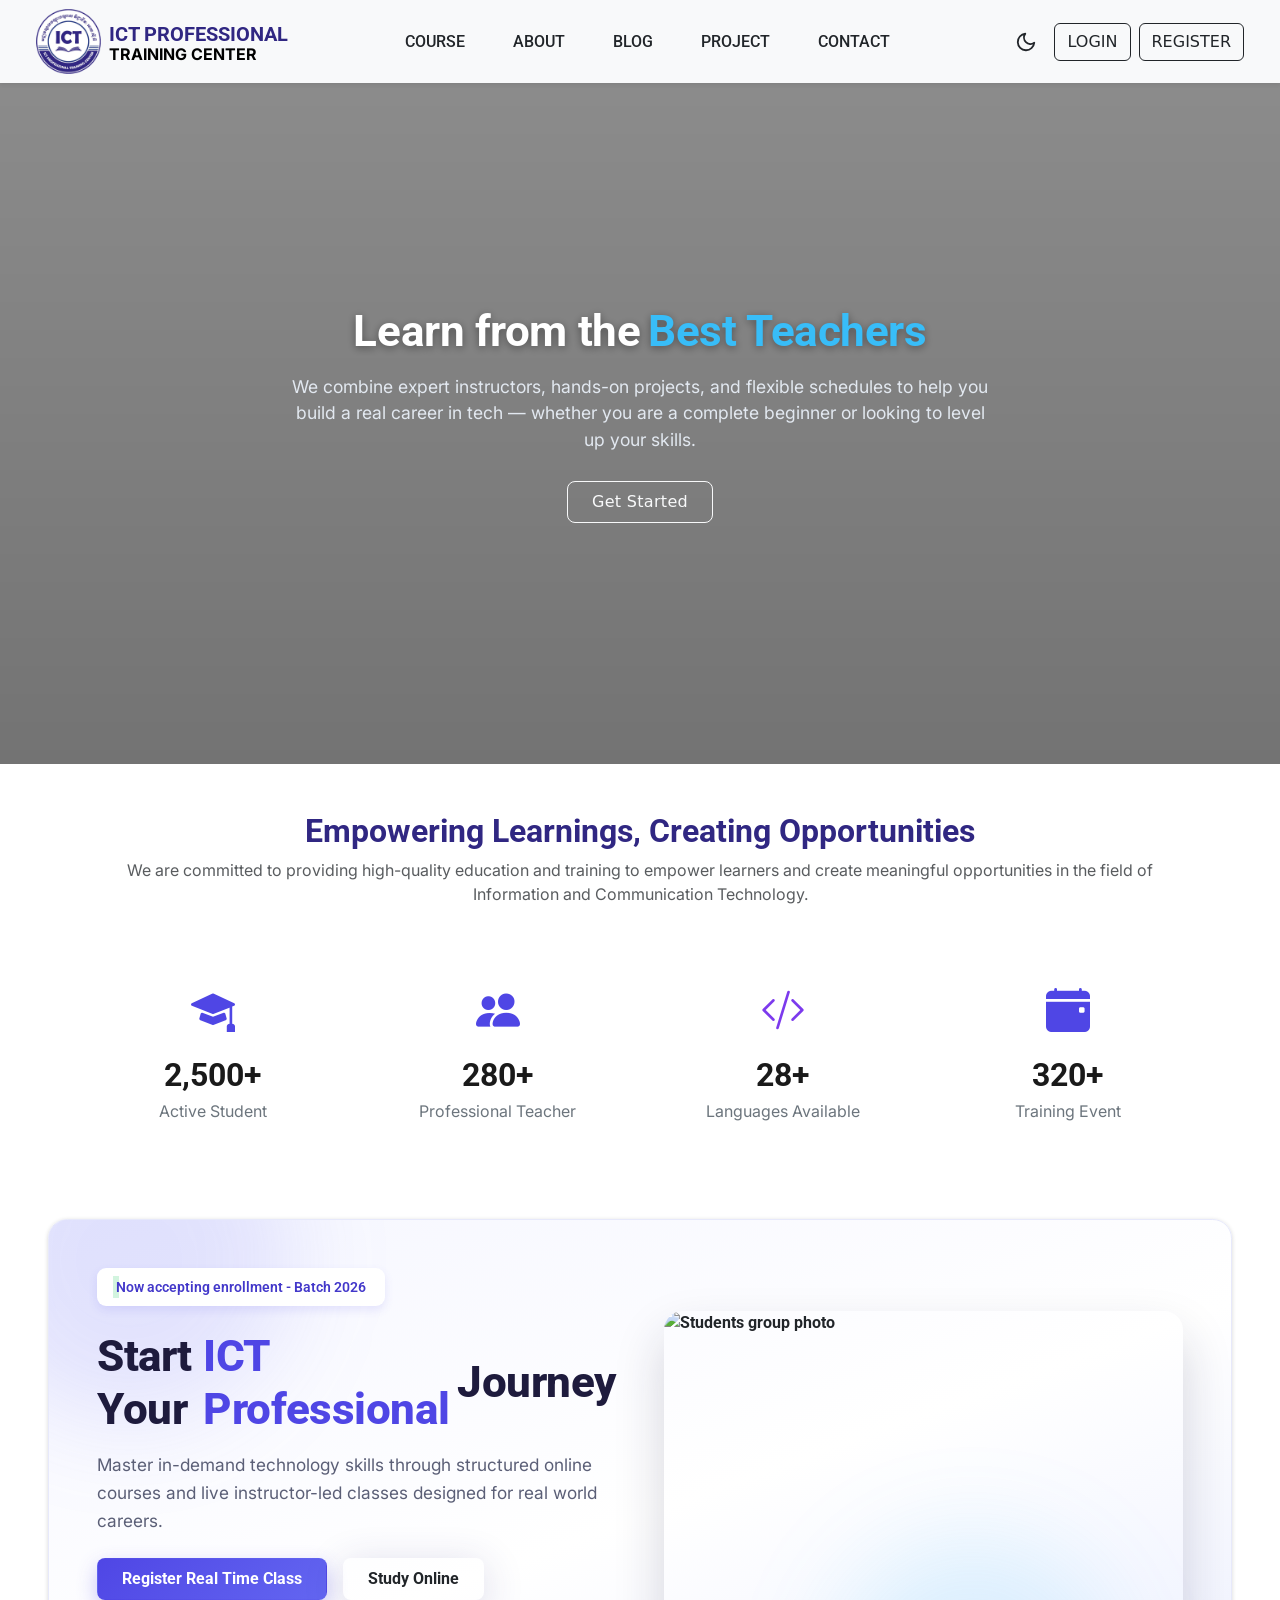
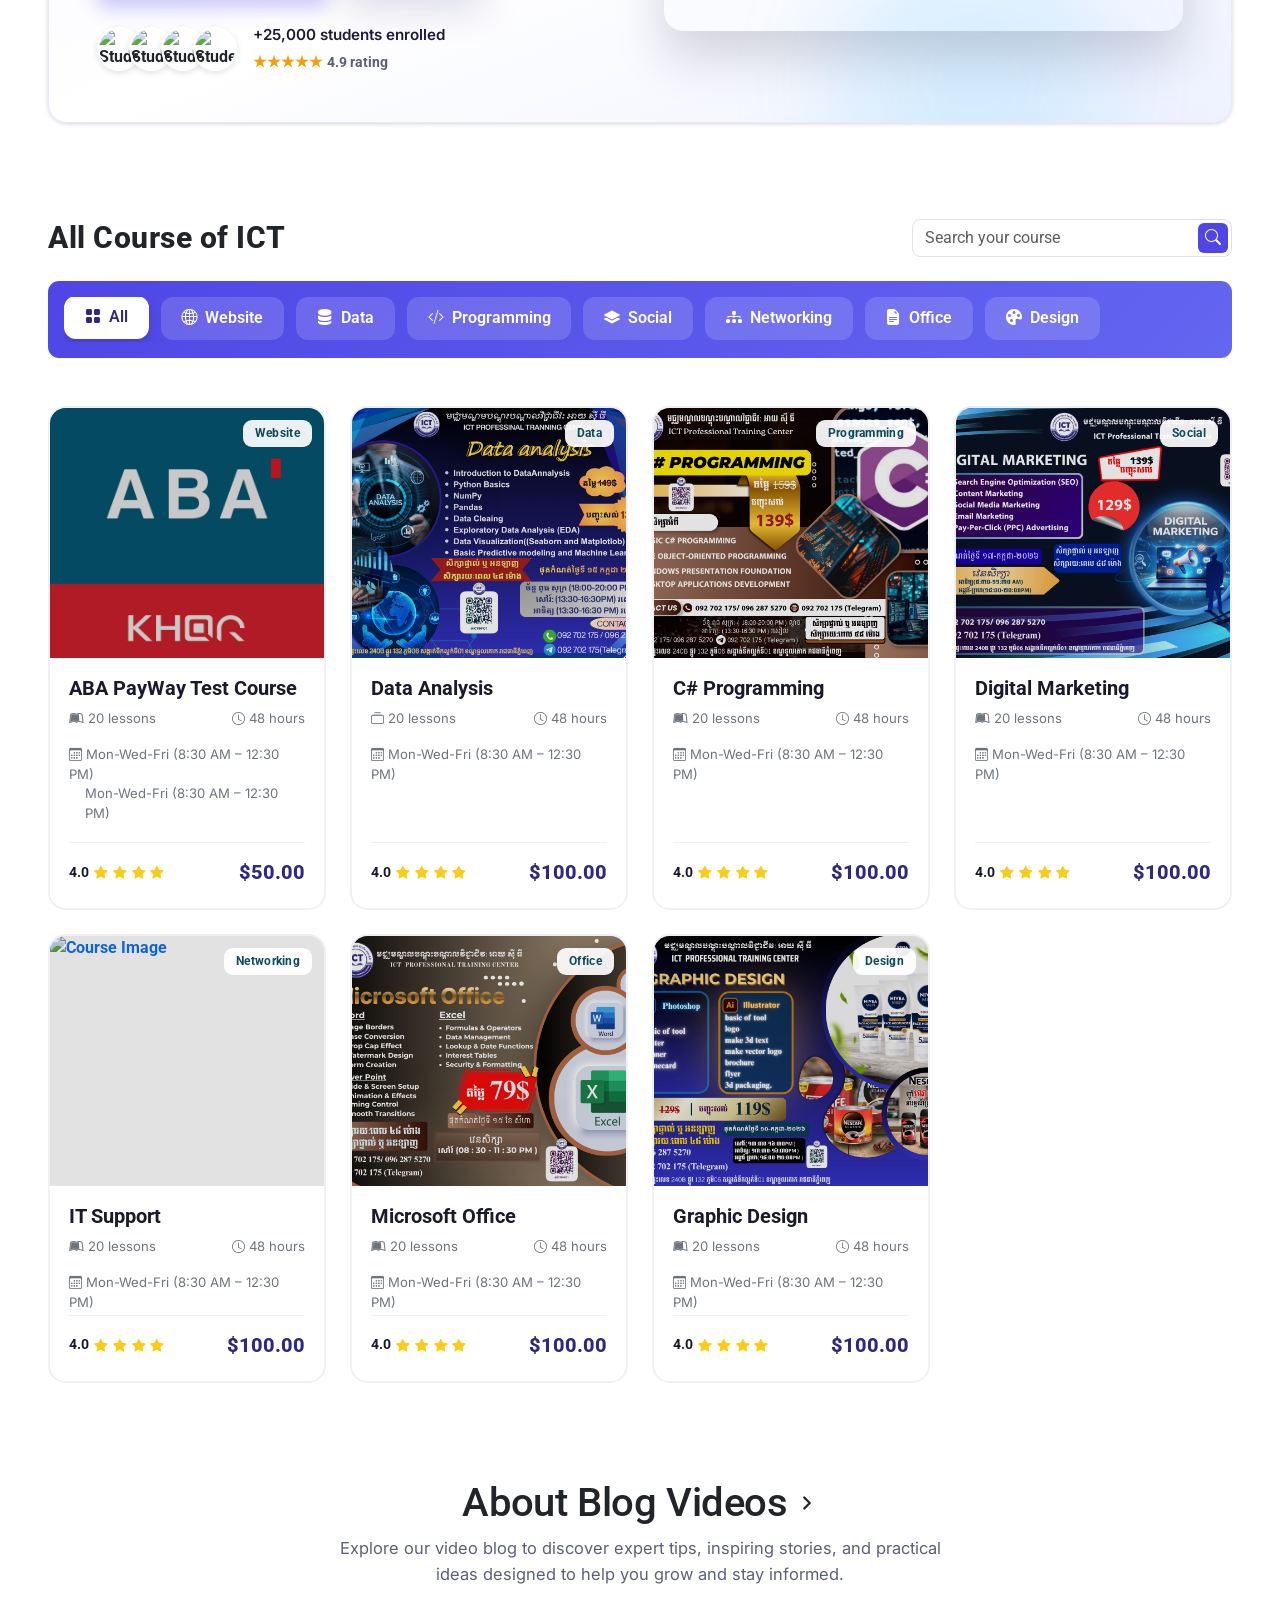
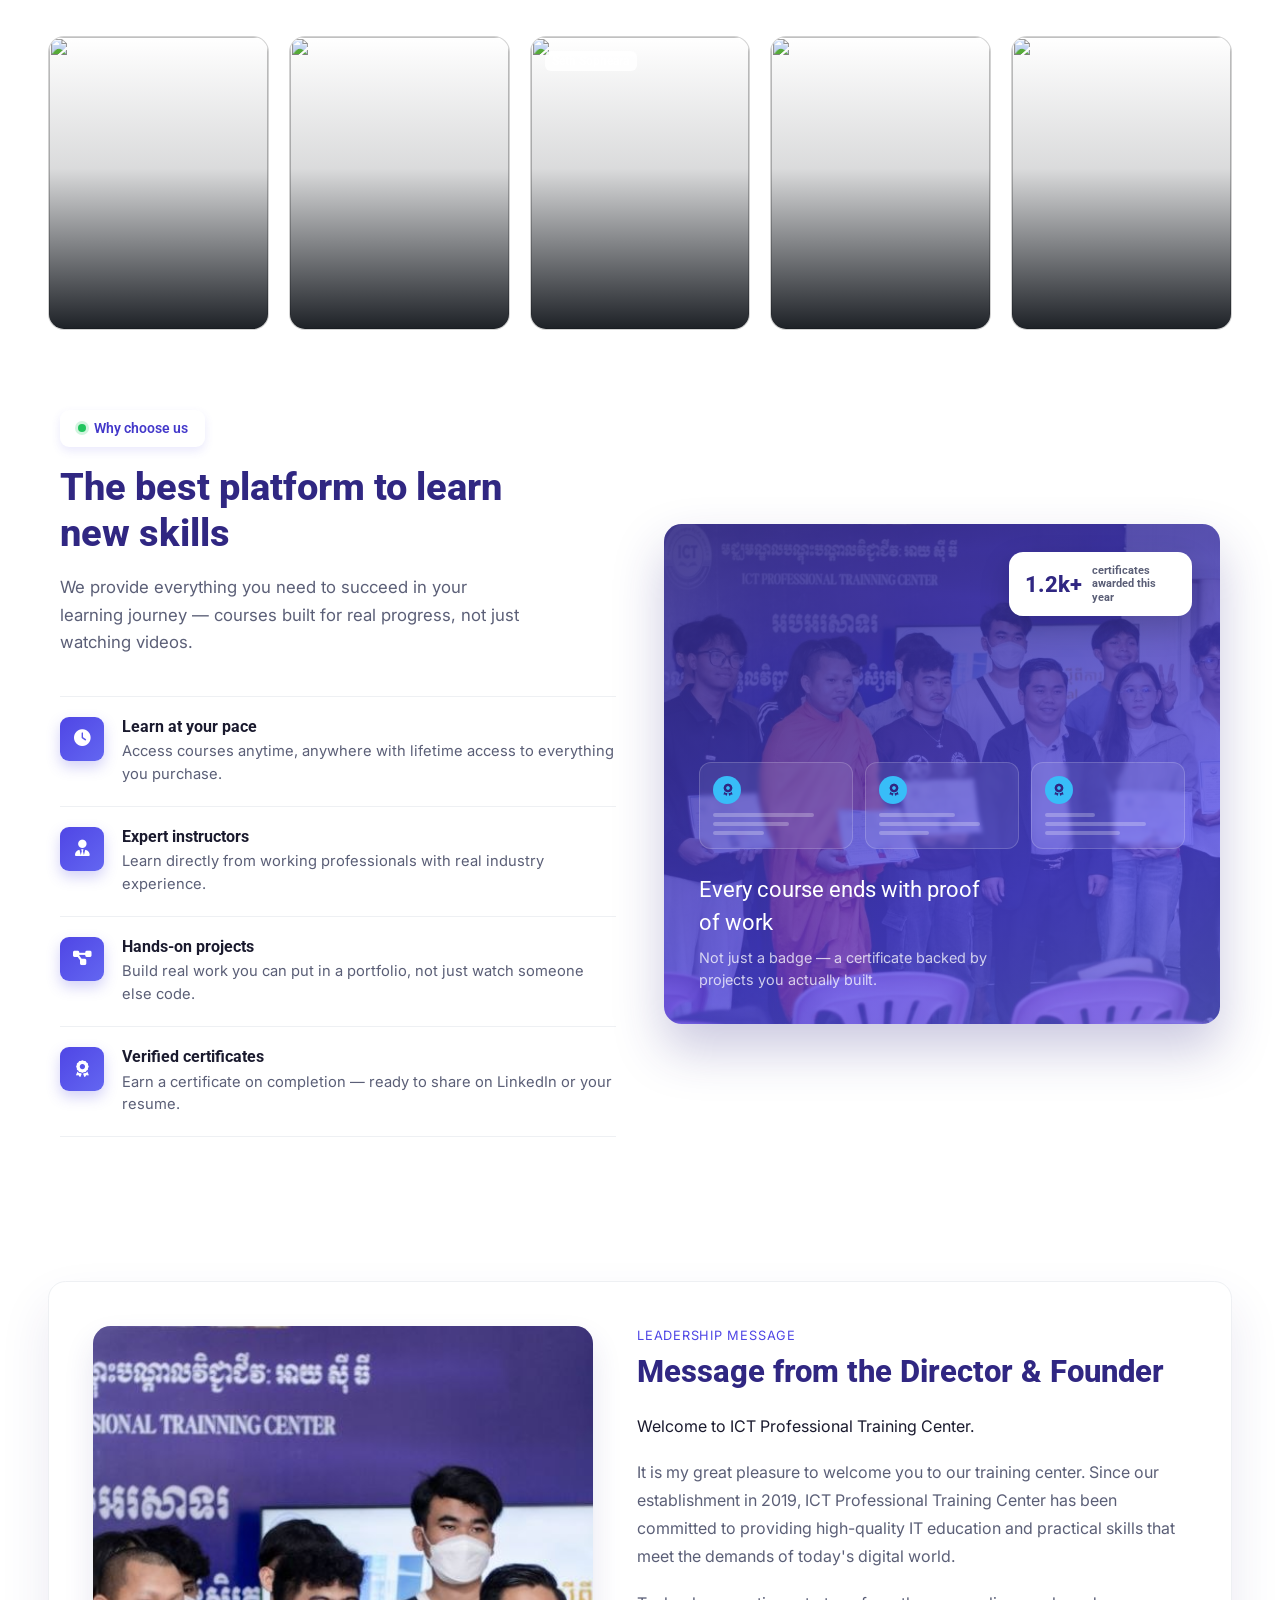
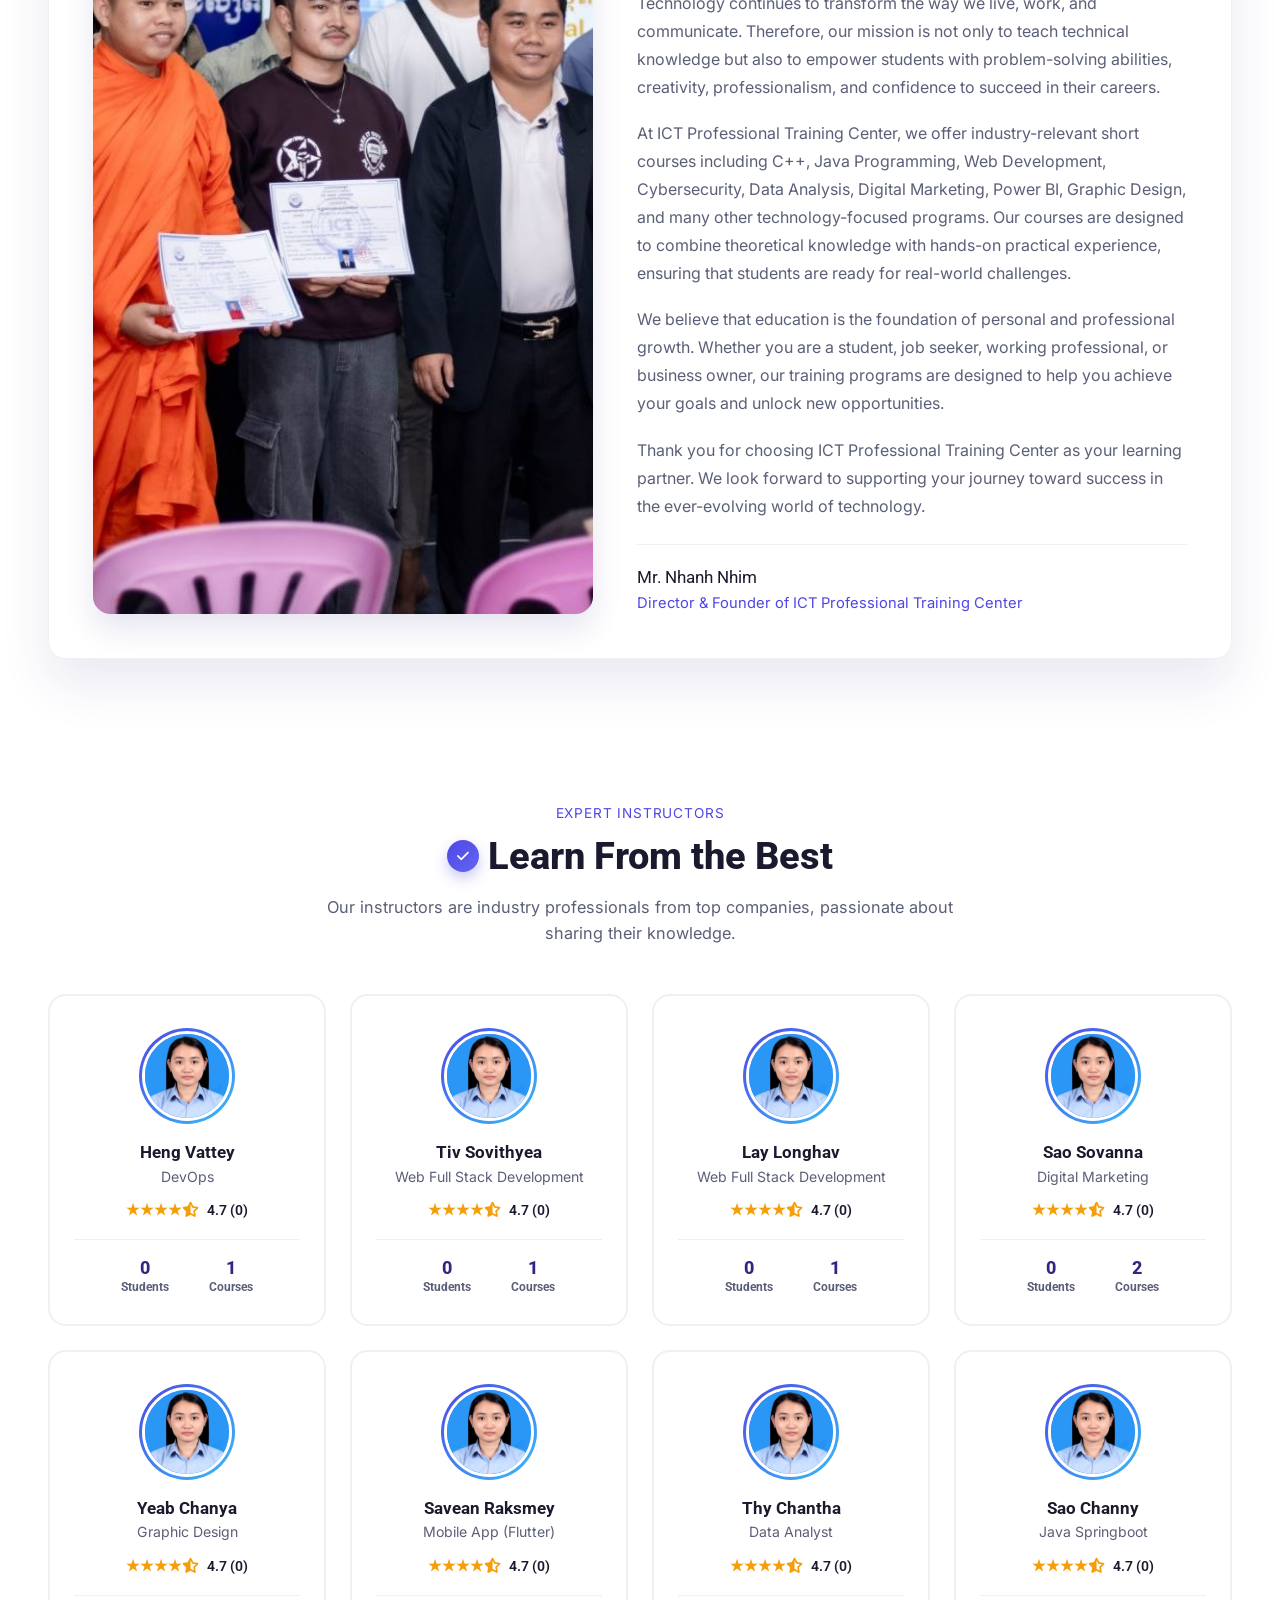
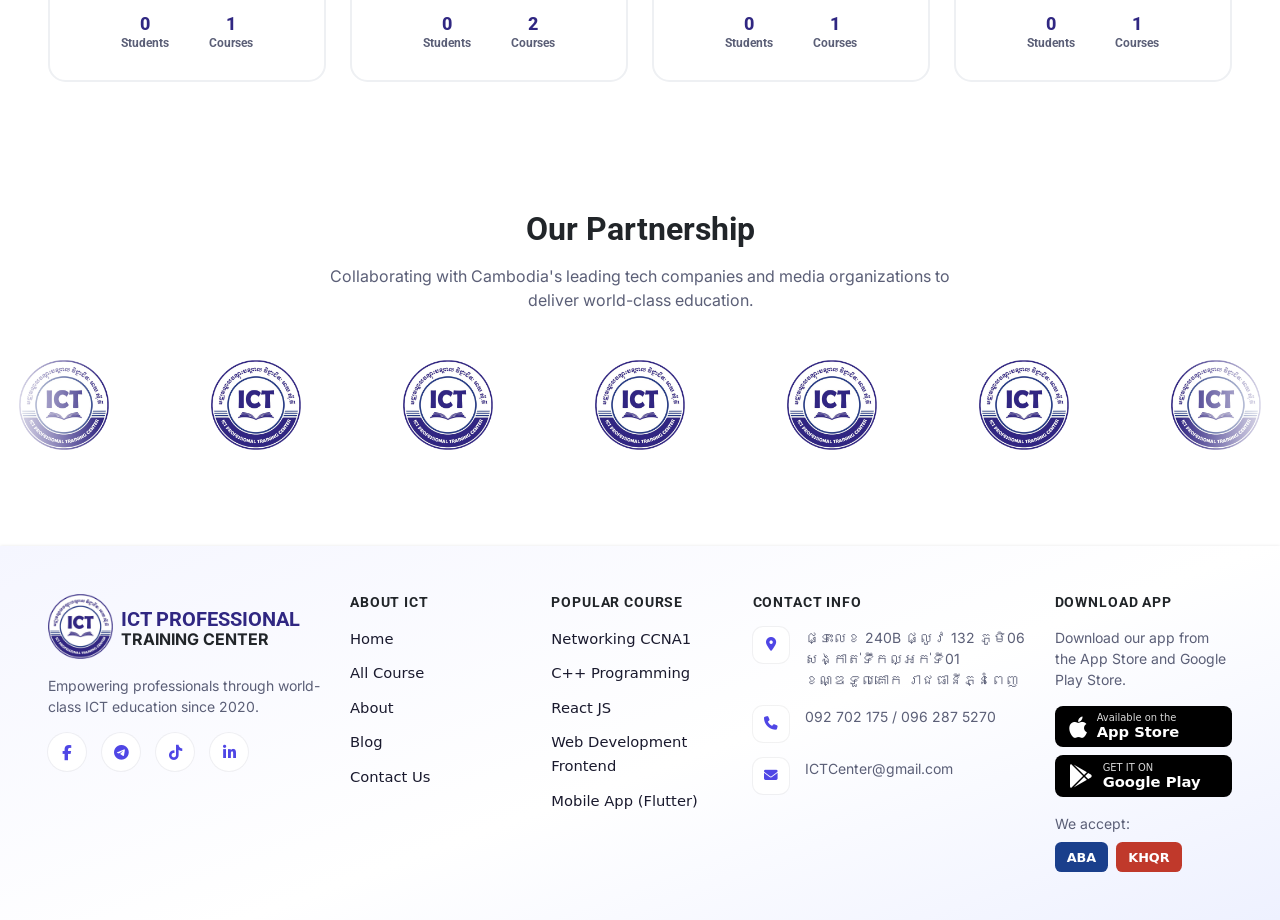
==== commit c7bfd6e5: "update 80% nearly done" ====
--- a/index.html
+++ b/index.html
@@ -152,7 +152,7 @@
   <!-- dark mode -->
   <!-- Group theme toggle + login + register together -->
           <div class="d-flex align-items-center gap-2 mobile-action-row ms-3">
-            <button class="theme-toggle-btn border log-reg-btn-hover" id="themeToggle" aria-label="Toggle dark mode">
+            <button class="theme-toggle-btn log-reg-btn-hover" id="themeToggle" aria-label="Toggle dark mode">
               <svg class="icon-moon" viewBox="0 0 24 24" fill="none" stroke="currentColor" stroke-width="2" stroke-linecap="round" stroke-linejoin="round">
                 <path d="M21 12.79A9 9 0 1 1 11.21 3 7 7 0 0 0 21 12.79z"></path>
               </svg>
@@ -169,8 +169,8 @@
               </svg>
             </button>
 
-            <button type="button" class="btn btn-outline-dark rounded-pill log-reg-btn-hover fw-medium">LOGIN</button>
-            <button type="button" class="btn btn-outline-dark rounded-pill log-reg-btn-hover fw-medium">REGISTER</button>
+            <button type="button" class="btn btn-outline-dark rounded-2 log-reg-btn-hover fw-medium">LOGIN</button>
+            <button type="button" class="btn btn-outline-dark rounded-2 log-reg-btn-hover fw-medium">REGISTER</button>
           </div>
         </div>
     </nav>
@@ -203,7 +203,7 @@
         <div class="hero-overlay-content">
           <h1 class="hero-title">Learn from the <span class="secondary-color">Best Teachers</span></h1>
           <p class="hero-text">We combine expert instructors, hands-on projects, and flexible schedules to help you build a real career in tech — whether you are a complete beginner or looking to level up your skills.</p>
-          <a href="#" class="btn btn-hero rounded-pill px-4 py-2 btn-outline-light get-started-btn">Get Started</a>
+          <a href="#" class="btn btn-hero rounded-3 px-4 py-2 btn-outline-light get-started-btn">Get Started</a>
         </div>
       </div>
 
@@ -284,10 +284,10 @@
             </p>
 
             <div class="d-flex flex-wrap gap-3 mb-4">
-              <a href="#" class="btn btn-cta-primary rounded-pill px-4 py-2 fw-bold text-white">
+              <a href="#" class="btn btn-cta-primary rounded-3 px-4 py-2 fw-bold text-white">
                 Register Real Time Class
               </a>
-              <a href="#" class="btn btn-cta-outline rounded-pill px-4 py-2 fw-bold">
+              <a href="#" class="btn btn-cta-outline rounded-3 px-4 py-2 fw-bold">
                 Study Online
               </a>
             </div>
@@ -313,7 +313,7 @@
           <!-- Right image -->
           <div class="col-lg-6">
             <div class="hero-cta-image-wrap">
-              <img src="https://picsum.photos/900/600?random=10" alt="Students group photo" class="img-fluid rounded-4 w-100">
+              <img src="https://picsum.photos/900/600?random=10" alt="Students group photo" class="img-fluid rounded-3 w-100">
             </div>
           </div>
 
@@ -331,7 +331,7 @@
         <h2 class="courses-heading mb-0">All Course of ICT</h2>
 
         <div class="course-search-wrap">
-          <input type="text" class="form-control course-search-input rounded-pill" placeholder="Search your course">
+          <input type="text" class="form-control course-search-input rounded-3" placeholder="Search your course">
           <button class="course-search-btn" aria-label="Search">
             <i class="bi bi-search"></i>
           </button>
@@ -372,7 +372,7 @@
       <div class="row g-4">
       
     <div class="col-12 col-sm-6 col-lg-3">
-    <a href="#" class="course-card-thumb-link">
+    <a href="course-detail.html" class="course-card-thumb-link">
       <div class="course-card-v2">
 
         <div class="course-img">
@@ -412,7 +412,7 @@
     </div>
 
     <div class="col-12 col-sm-6 col-lg-3">
-    <a href="#" class="course-card-thumb-link">
+    <a href="course-detail.html" class="course-card-thumb-link">
       <div class="course-card-v2">
 
         <div class="course-img">
@@ -450,7 +450,7 @@
     </div>
 
     <div class="col-12 col-sm-6 col-lg-3">
-    <a href="#" class="course-card-thumb-link">
+    <a href="course-detail.html" class="course-card-thumb-link">
       <div class="course-card-v2">
 
         <div class="course-img">
@@ -488,7 +488,7 @@
     </div>
 
     <div class="col-12 col-sm-6 col-lg-3">
-    <a href="#" class="course-card-thumb-link">
+    <a href="course-detail.html" class="course-card-thumb-link">
       <div class="course-card-v2">
 
         <div class="course-img">
@@ -526,7 +526,7 @@
     </div>
 
     <div class="col-12 col-sm-6 col-lg-3">
-    <a href="#" class="course-card-thumb-link">
+    <a href="course-detail.html" class="course-card-thumb-link">
       <div class="course-card-v2">
 
         <div class="course-img">
@@ -564,7 +564,7 @@
     </div>
 
     <div class="col-12 col-sm-6 col-lg-3">
-    <a href="#" class="course-card-thumb-link">
+    <a href="course-detail.html" class="course-card-thumb-link">
       <div class="course-card-v2">
 
         <div class="course-img">
@@ -602,7 +602,7 @@
     </div>
 
     <div class="col-12 col-sm-6 col-lg-3">
-    <a href="#" class="course-card-thumb-link">
+    <a href="course-detail.html" class="course-card-thumb-link">
       <div class="course-card-v2">
 
         <div class="course-img">
@@ -733,7 +733,7 @@
 
   <!-- why choose us -->
   <section class="container-fluid whyus-section px-4 px-md-5">
-    <div class="container position-relative">
+    <div class="container-fluid position-relative">
       <div class="row g-5 align-items-center">
   
         <!-- Left: content -->
@@ -1173,4 +1173,5 @@
 ></script>
 <script src="./asset/js/darkmood.js"></script>
 <script src="./asset/js/course.js"></script>
+<script src="./asset/js/stats.js"></script>
 </html>
--- a/asset/css/style.css
+++ b/asset/css/style.css
@@ -21,8 +21,13 @@
 .logo-title-color{
     color: #302782;
 }
+.navbar-nav .nav-link {
+    border-radius: 8px;
+    transition: background-color 0.2s ease, color 0.2s ease;
+}
 .navbar-nav .nav-link:hover{
-    color: #302782!important;
+    background-color: rgba(128, 128, 128, 0.15);
+    color: #4f46e5!important;
     font-weight: bold!important;
 }
 .active {
@@ -31,12 +36,15 @@
 }
 
 .active:hover {
-  color: black;
-}
-.log-reg-btn-hover:hover {
-  background-color: #302782!important;
-  color: white;
-
+  color: #4f46e5!important;
+}
+.navbar .log-reg-btn-hover:hover {
+  background-color: rgba(128, 128, 128, 0.15) !important;
+  color: #4f46e5 !important;
+  border-radius: 8px;
+}
+.navbar .btn.log-reg-btn-hover:hover {
+  border-color: #4f46e5 !important;
 }
 
 /* Remove default Bootstrap dropdown arrow */
@@ -324,12 +332,12 @@
       }
 
       [data-bs-theme="dark"] .navbar-nav .nav-link:hover {
-        color: #38bdf8 !important;
+        color: #4f46e5 !important;
       }
 
       [data-bs-theme="dark"] .nav-link:hover,
       [data-bs-theme="dark"] .nav-link.active {
-        color: var(--accent) !important;
+        color: #4f46e5 !important;
       }
 
       [data-bs-theme="dark"] .text-dark {
@@ -433,13 +441,14 @@
         justify-content: center;
         width: 40px;
         height: 40px;
-        border-radius: 50%;
+        border-radius: 8px;
         color: inherit;
         transition: background-color 0.2s ease;
       }
 
       .theme-toggle-btn:hover {
         background-color: rgba(128, 128, 128, 0.15);
+        color: #4f46e5;
       }
 
       .theme-toggle-btn svg {
--- a/asset/css/home.css
+++ b/asset/css/home.css
@@ -172,7 +172,7 @@
   position: relative;
   overflow: hidden;
   background: linear-gradient(160deg, #f5f6ff 0%, #ffffff 55%, #eef1ff 100%);
-  border-radius: 2rem;
+  border-radius: 1.2rem;
   border: 1px solid #e7e9fb;
   /* box-shadow: 0 20px 45px rgba(79, 70, 229, 0.10); */
   box-shadow: rgba(0, 0, 0, 0.16) 0px 1px 4px;
@@ -215,7 +215,7 @@
   font-size: 0.85rem;
   font-weight: 600;
   padding: 0.55rem 1.2rem;
-  border-radius: 999px;
+  border-radius: 9px;
   box-shadow: 0 4px 10px rgba(79, 70, 229, 0.12);
   display: inline-flex;
   align-items: center;
@@ -345,7 +345,7 @@
 /* Image */
 .hero-cta-image-wrap {
   position: relative;
-  border-radius: 1.75rem;
+  border-radius: 1.2rem;
   overflow: hidden;
   box-shadow: 0 25px 50px rgba(30, 27, 61, 0.18);
 }
@@ -420,7 +420,7 @@
   bottom: 4px;
   width: 30px;
   height: 30px;
-  border-radius: 50%;
+  border-radius: 20%;
   border: none;
   background: #4f46e5;
   color: #fff;
@@ -437,7 +437,7 @@
 /* Category filter bar */
 .category-filter-bar {
   background: linear-gradient(135deg, #4f46e5, #6366f1);
-  border-radius: 1.25rem;
+  border-radius: 0.7rem;
   padding: 1rem;
 }
 
@@ -460,7 +460,7 @@
   color: #fff;
   font-weight: 600;
   padding: 0.6rem 1.3rem;
-  border-radius: 999px;
+  border-radius: 12px;
   display: inline-flex;
   align-items: center;
   gap: 0.5rem;
@@ -539,7 +539,7 @@
   font-size: 0.72rem;
   font-weight: 700;
   padding: 0.3rem 0.75rem;
-  border-radius: 999px;
+  border-radius: 9px;
   letter-spacing: 0.3px;
 }
 
@@ -805,6 +805,7 @@
     z-index:1;
     transition:opacity .4s ease;
   }
+  .card.featured{border-radius:16px;}
   .card.featured .play{
     position:absolute;
     top:50%;left:50%;
@@ -913,7 +914,7 @@
     font-size: 0.85rem;
     font-weight: 600;
     padding: 0.5rem 1.1rem;
-    border-radius: 999px;
+    border-radius: 9px;
     box-shadow: 0 4px 10px rgba(79, 70, 229, 0.12);
     display: inline-flex;
     align-items: center;
@@ -958,7 +959,7 @@
     flex: 0 0 auto;
     width: 44px;
     height: 44px;
-    border-radius: 12px;
+    border-radius: 9px;
     background: linear-gradient(135deg, var(--primary), var(--primary-2));
     display: flex;
     align-items: center;
@@ -984,7 +985,7 @@
   /* Right panel: mirrors .hero-cta-image-wrap / .course-card-v2 rounding + shadow language */
   .whyus-panel{
   position: relative;
-  border-radius: 1.75rem;
+  border-radius: 1.1rem;
   overflow: hidden;
   background-image:
     linear-gradient(160deg, rgba(48,39,130,0.85) 0%, rgba(79,70,229,0.75) 70%, rgba(99,102,241,0.7) 100%),
@@ -1103,7 +1104,7 @@
   /* max-width: 1180px; */
   width: 100%;
   background: var(--paper);
-  border-radius: 1.75rem;
+  border-radius: 1.1rem;
   padding: 2.75rem;
   box-shadow: 0 25px 50px rgba(48, 39, 130, 0.1);
   border: 1px solid var(--line);
@@ -1111,7 +1112,7 @@
 
 .director-photo-wrap{
   flex: 0 0 500px;
-  border-radius: 1.25rem;
+  border-radius: 1.1rem;
   overflow: hidden;
   background: linear-gradient(160deg, #f4f4f8, #e9e9f1);
   box-shadow: 0 15px 30px rgba(48, 39, 130, 0.12);
@@ -1284,7 +1285,7 @@
   background: var(--paper);
   /* border: 1px solid var(--line); */
   border: 2px solid #eef0f3;
-  border-radius: 1.25rem;
+  border-radius: 1.1rem;
   padding: 2rem 1.5rem 1.75rem;
   text-align: center;
   transition: transform 0.25s ease, box-shadow 0.25s ease, border-color 0.25s ease;
@@ -1497,5 +1498,3 @@
 /* Dark mode */
 [data-bs-theme="dark"] .partnership-section h2{ color: #e2e8f0; }
 [data-bs-theme="dark"] .partnership-section p{ color: #94a3b8; }
-
-
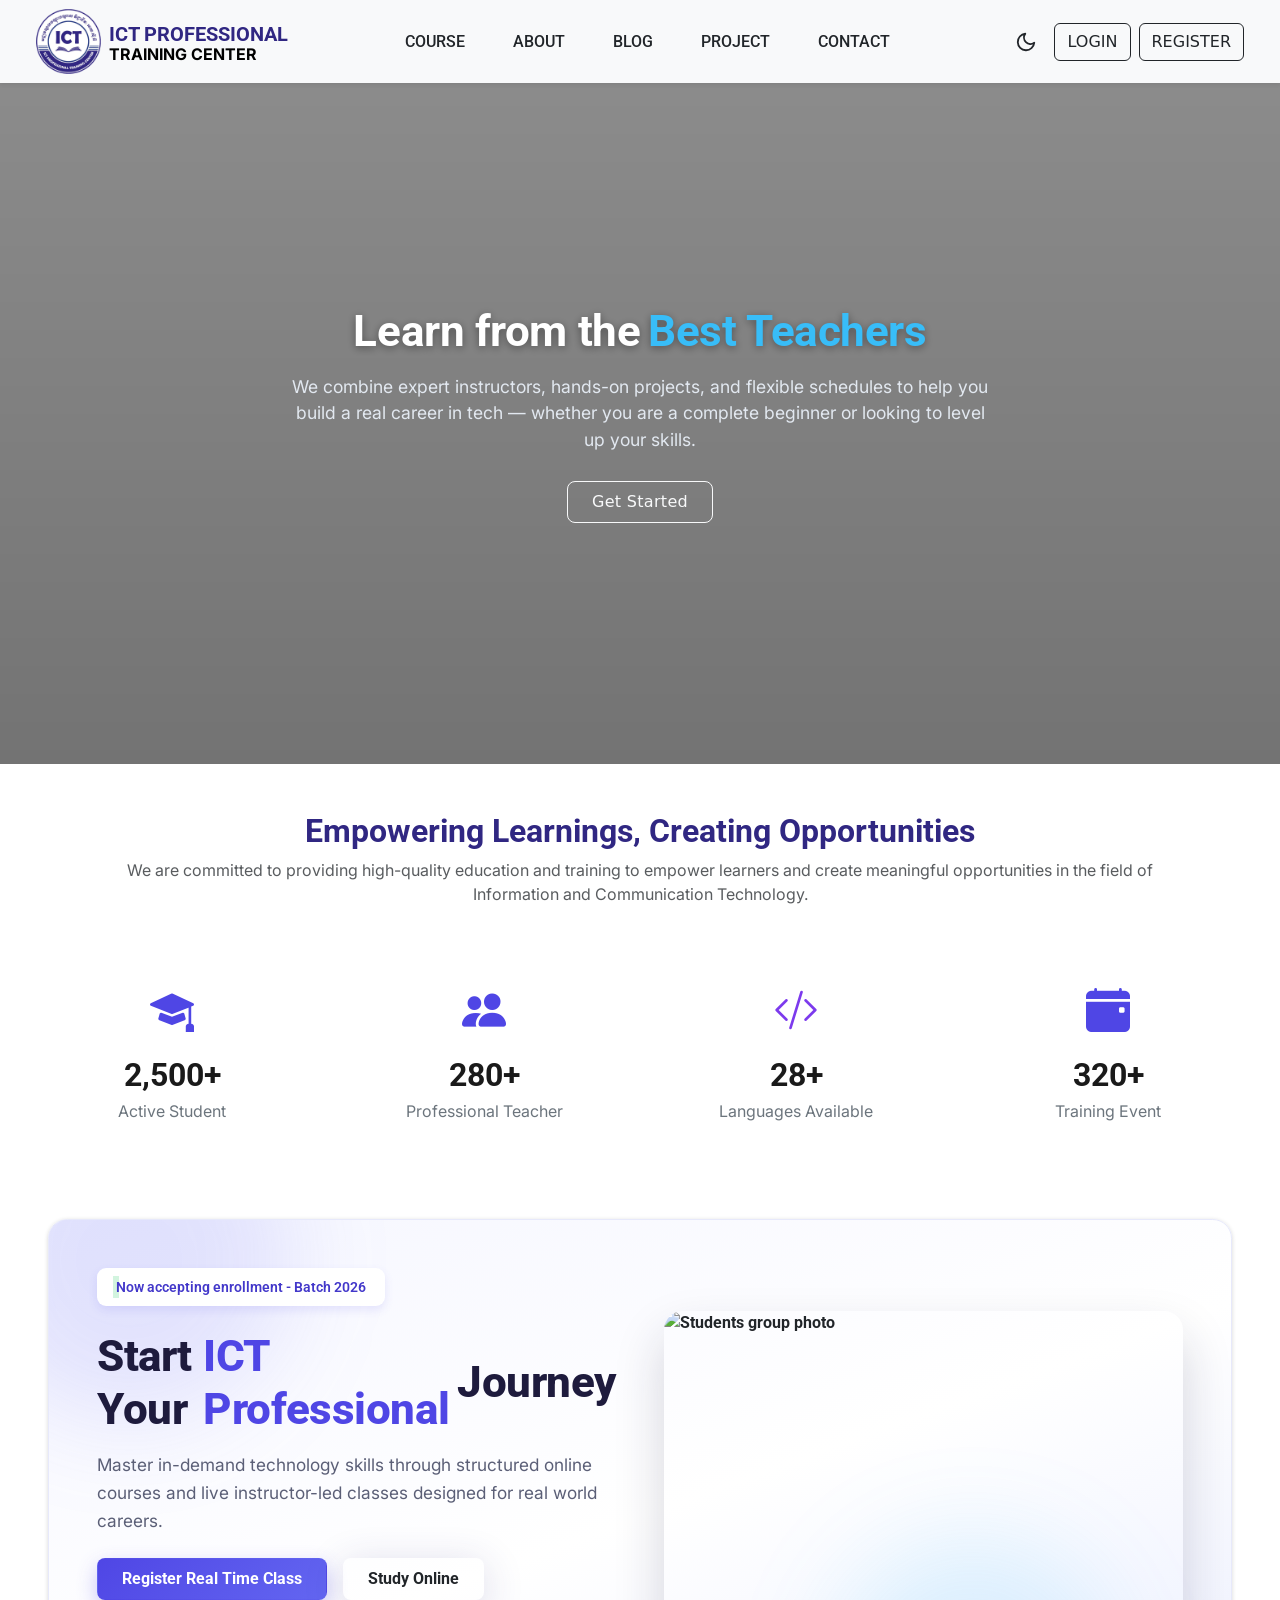
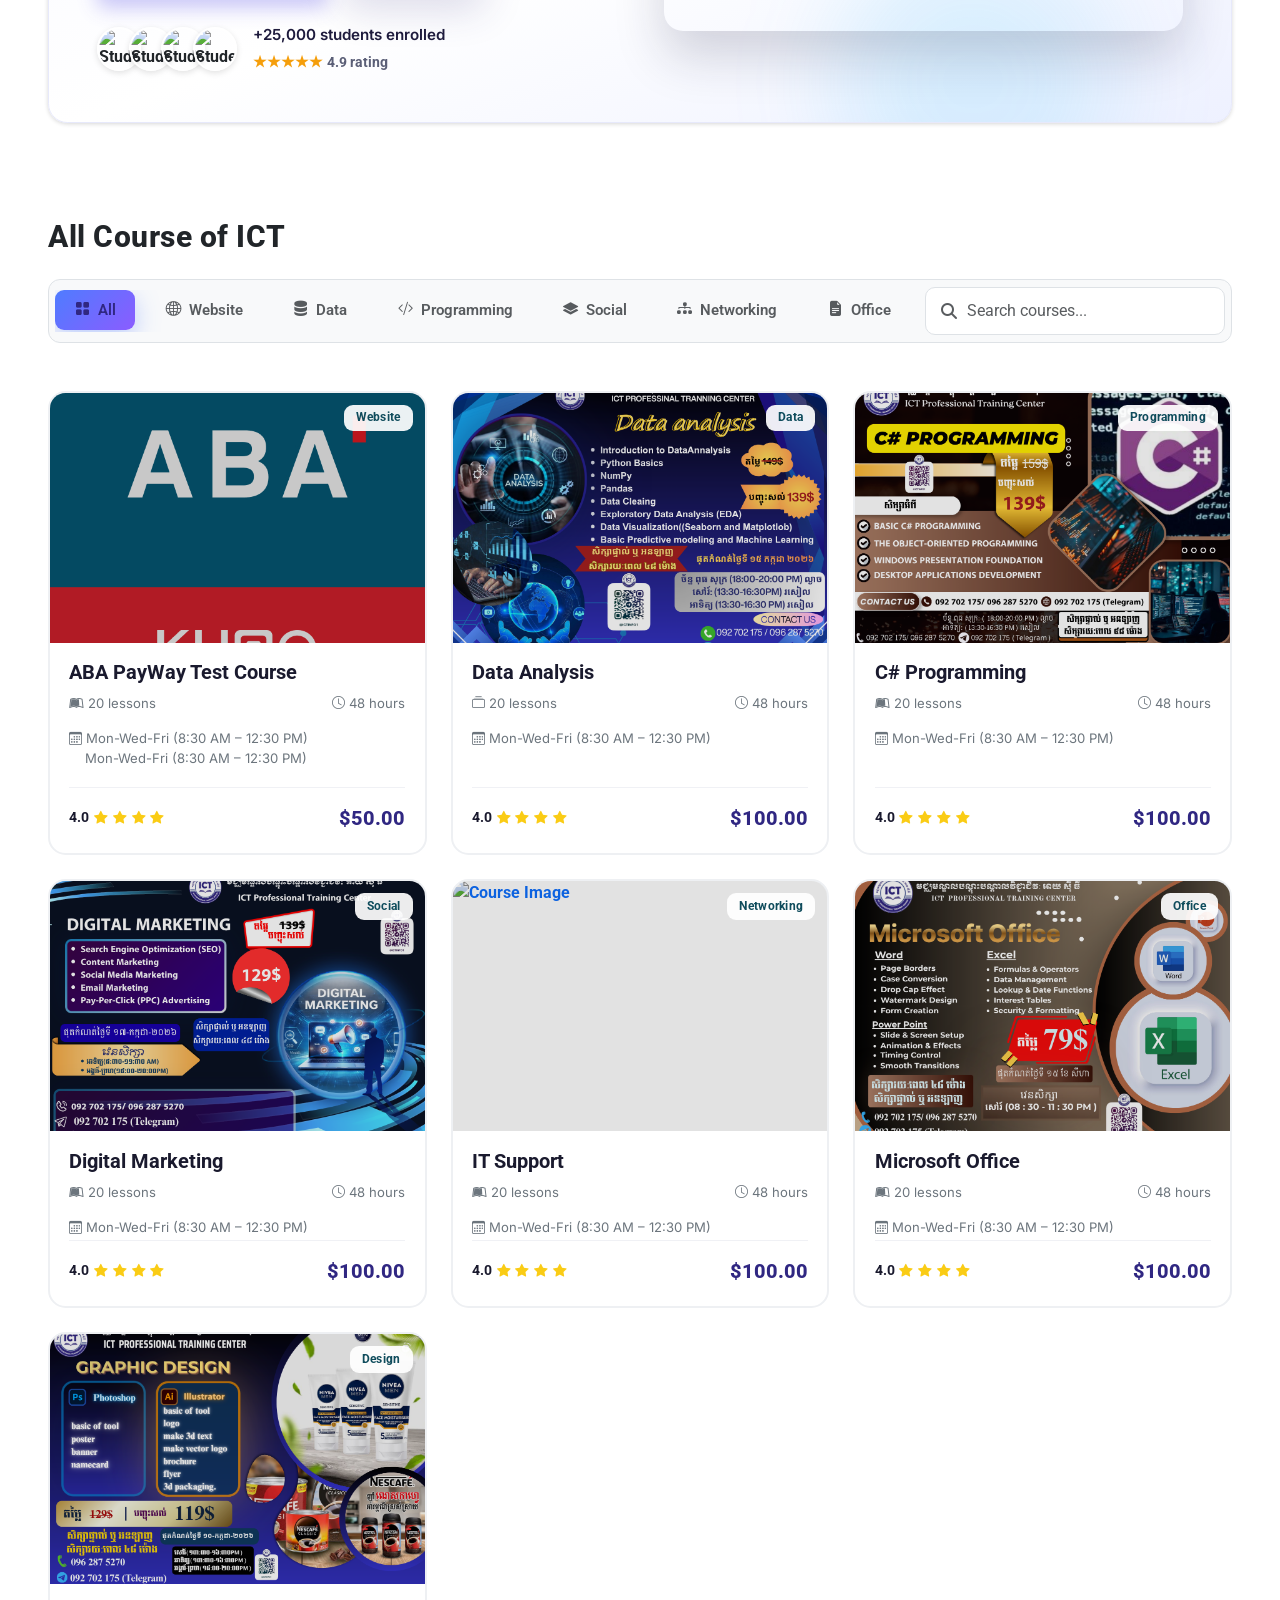
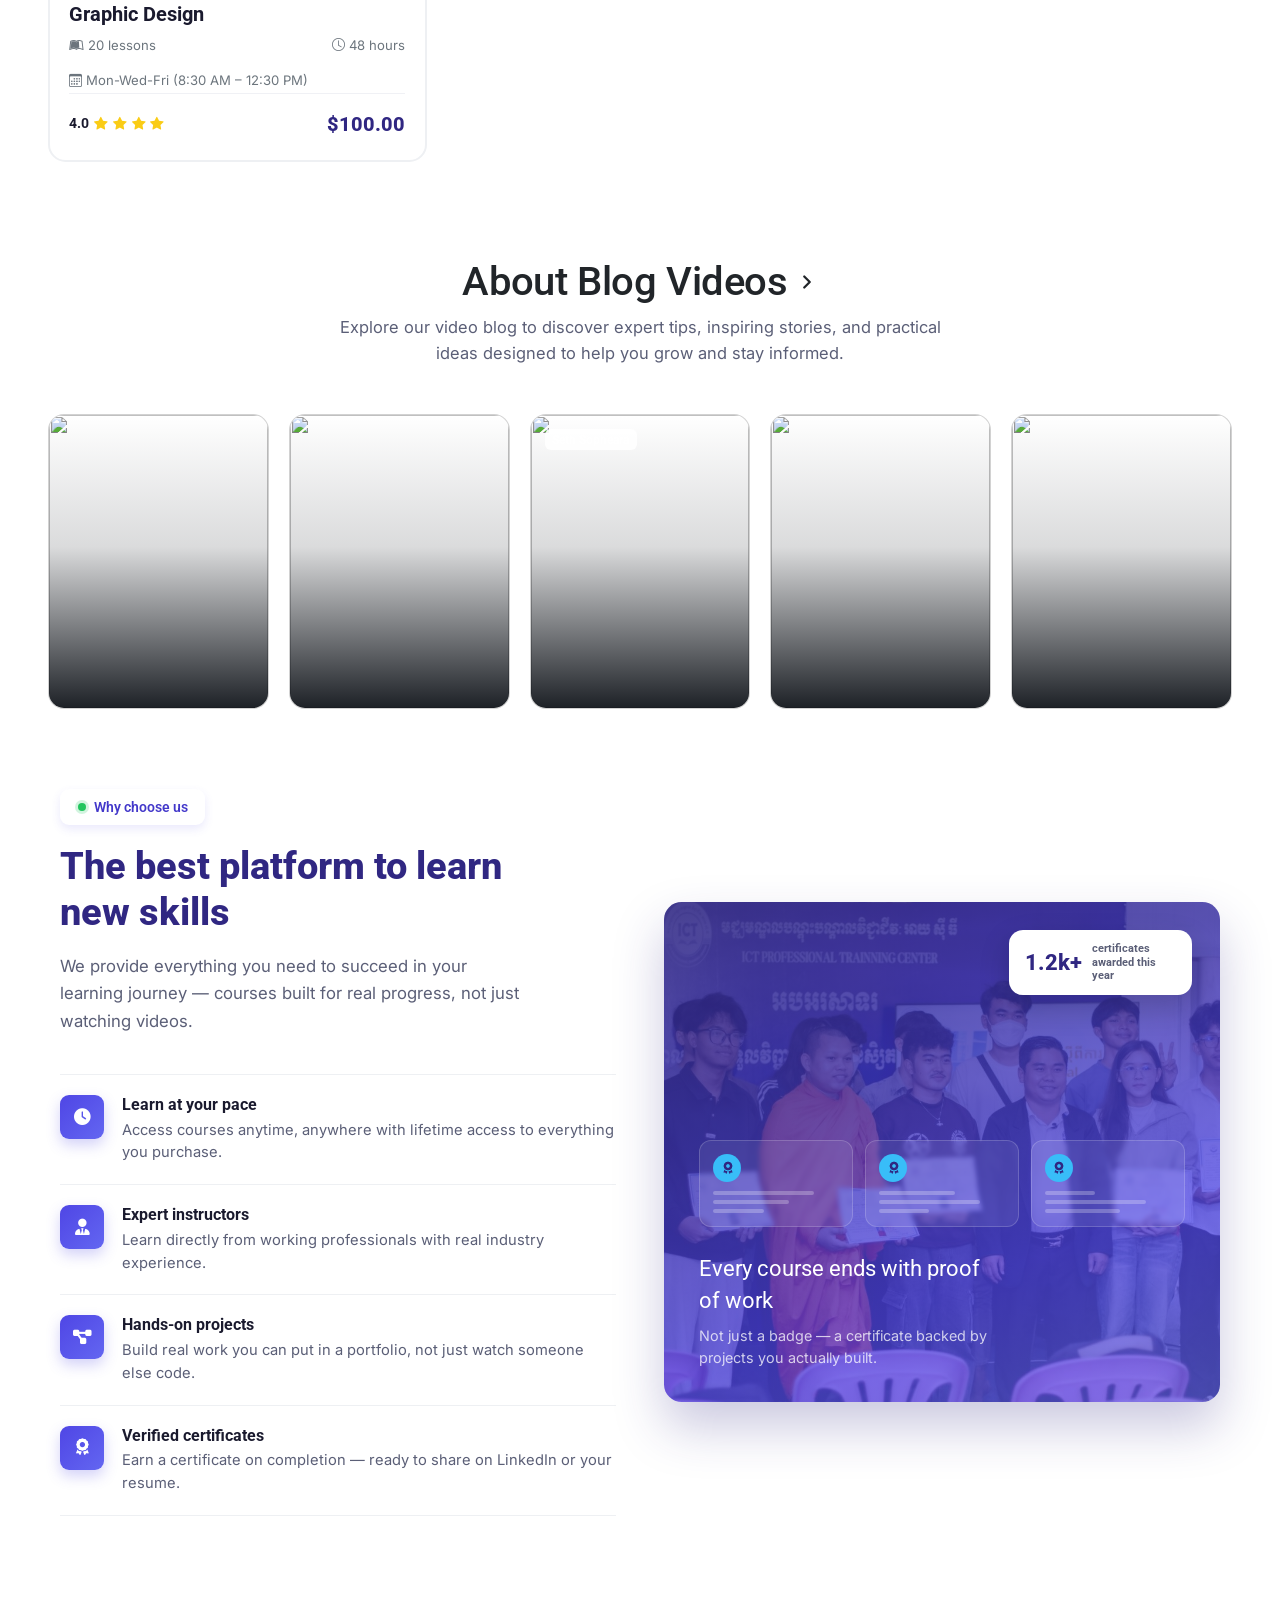
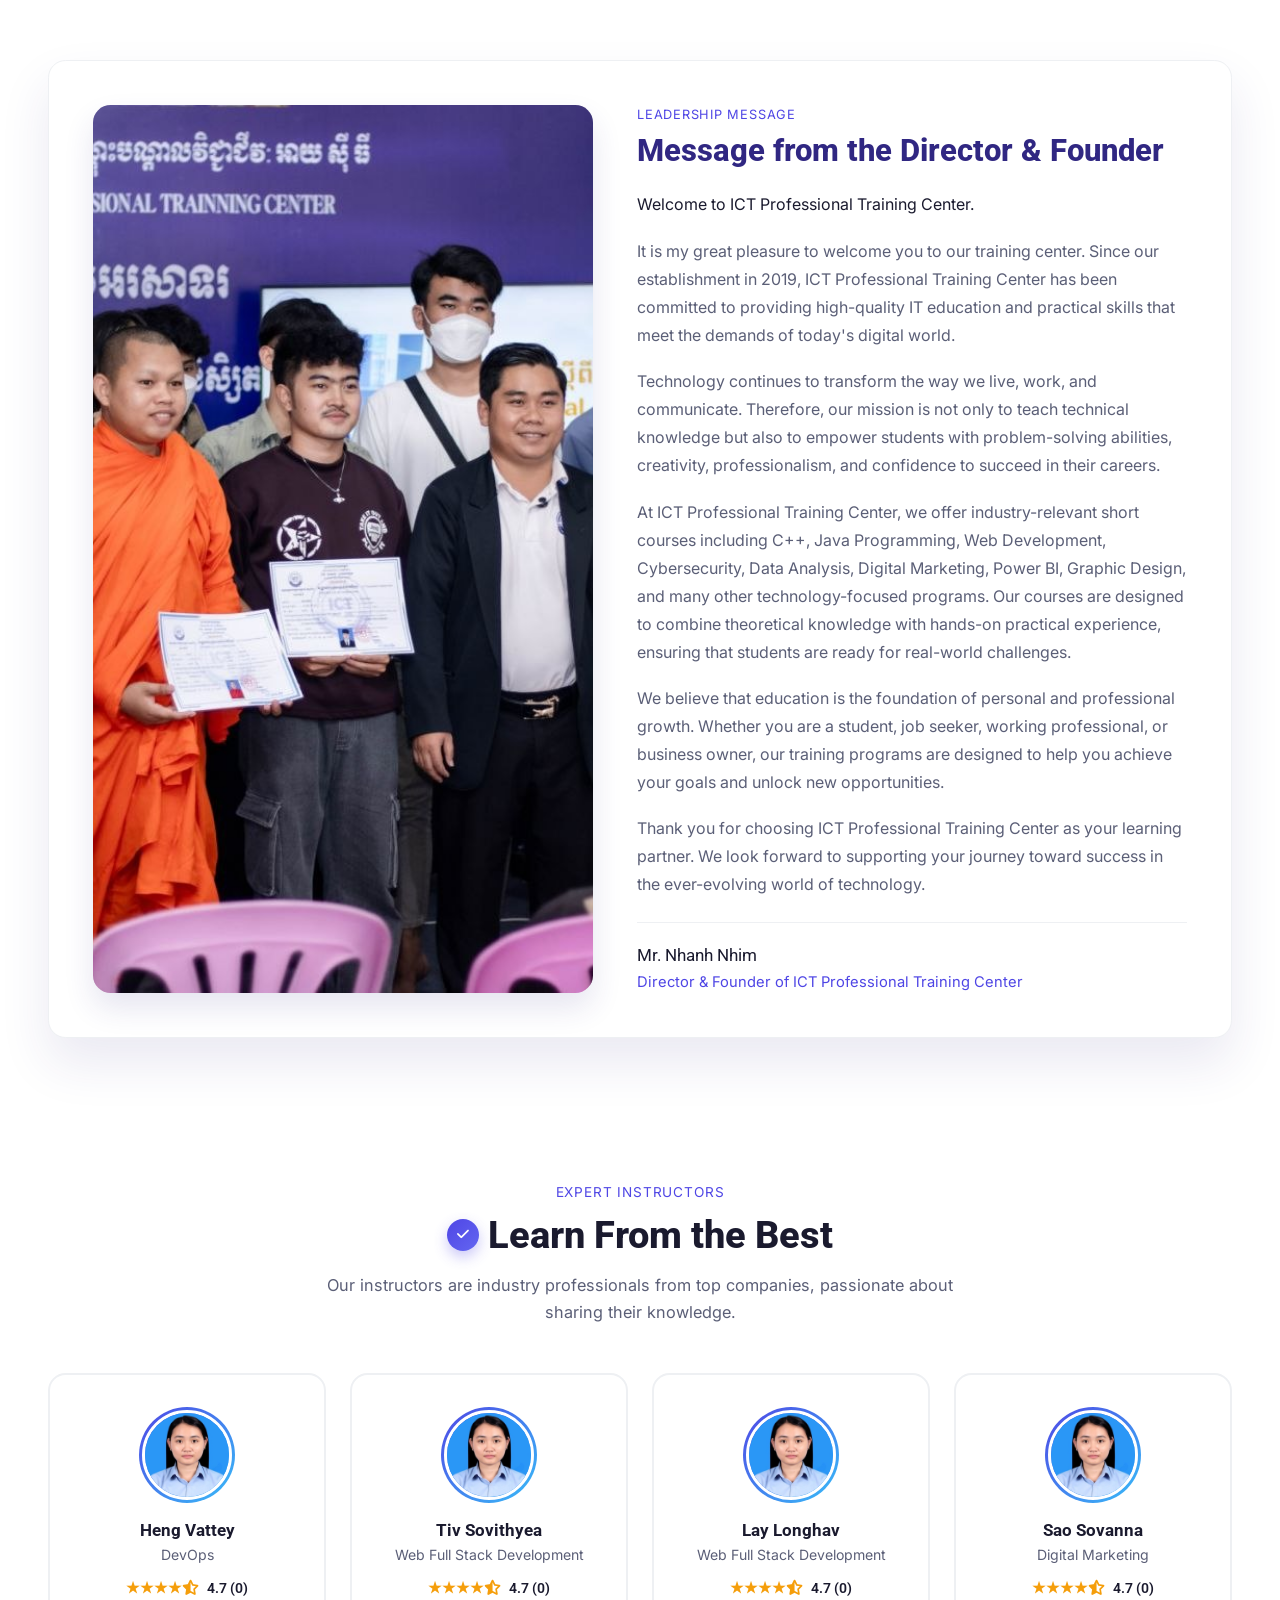
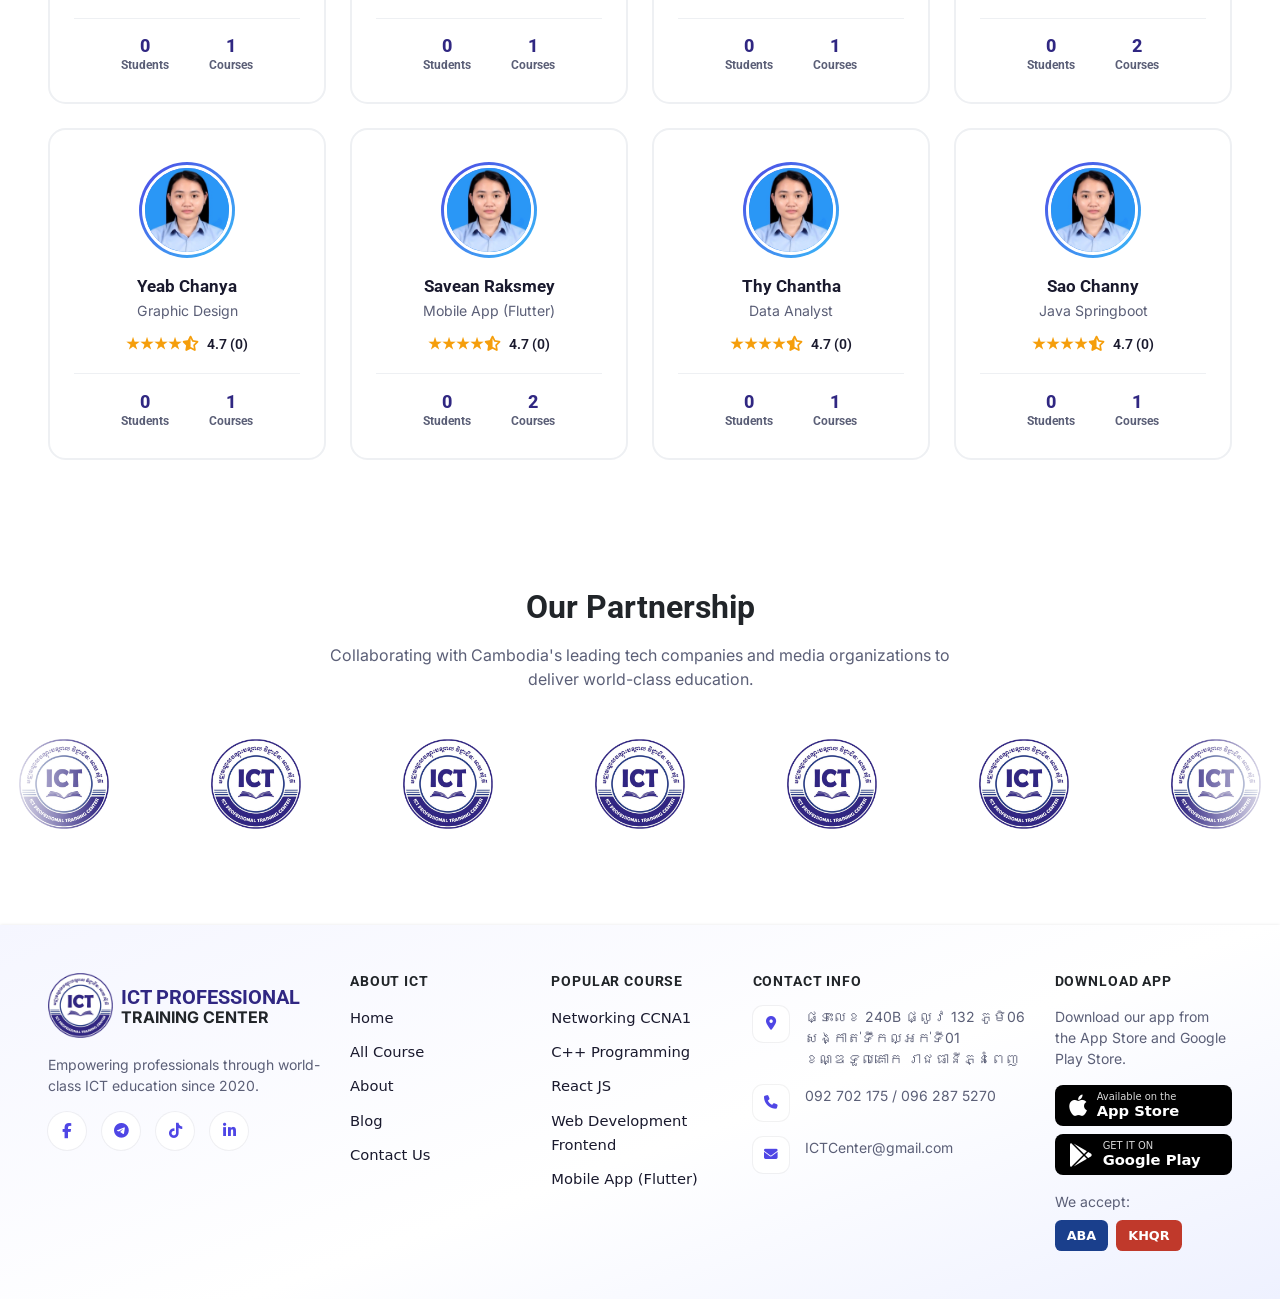
==== commit 5f6b1c78: "fix each page on dark mode, layout and add page blog-detail, course-shift and payment" ====
--- a/index.html
+++ b/index.html
@@ -218,7 +218,7 @@
     </div>
 
     <div class="stats-section">
-    <div class="container">
+    <div class="container-fluid">
       <div class="row g-4 text-center">
 
         <div class="col-6 col-md-3 stat-item">
@@ -326,52 +326,51 @@
   <section class="courses-section py-5">
     <div class="container-fluid px-4 px-md-5">
 
-      <!-- Heading + Search -->
-      <div class="d-flex flex-wrap justify-content-between align-items-center gap-3 mb-4">
+      <!-- Heading -->
+      <div class="mb-4">
         <h2 class="courses-heading mb-0">All Course of ICT</h2>
-
-        <div class="course-search-wrap">
-          <input type="text" class="form-control course-search-input rounded-3" placeholder="Search your course">
-          <button class="course-search-btn" aria-label="Search">
-            <i class="bi bi-search"></i>
-          </button>
-        </div>
       </div>
 
       <!-- Category filter pills -->
-      <div class="category-filter-bar mb-5">
-        <div class="category-scroll">
-          <button class="category-pill active" data-filter="all">
-            <i class="bi bi-grid-fill"></i> All
-          </button>
-          <button class="category-pill" data-filter="website">
-            <i class="bi bi-globe2"></i> Website
-          </button>
-          <button class="category-pill" data-filter="data">
-            <i class="bi bi-server"></i> Data
-          </button>
-          <button class="category-pill" data-filter="programming">
-            <i class="bi bi-code-slash"></i> Programming
-          </button>
-          <button class="category-pill" data-filter="social">
-            <i class="bi bi-layers-fill"></i> Social
-          </button>
-          <button class="category-pill" data-filter="networking">
-            <i class="bi bi-diagram-3-fill"></i> Networking
-          </button>
-          <button class="category-pill" data-filter="office">
-            <i class="bi bi-file-earmark-text-fill"></i> Office
-          </button>
-          <button class="category-pill" data-filter="design">
-            <i class="bi bi-palette-fill"></i> Design
-          </button>
+      <div class="course-toolbar mb-5">
+        <div class="category-filter-bar">
+          <div class="category-scroll">
+            <button class="category-pill active" data-filter="all">
+              <i class="bi bi-grid-fill"></i> All
+            </button>
+            <button class="category-pill" data-filter="website">
+              <i class="bi bi-globe2"></i> Website
+            </button>
+            <button class="category-pill" data-filter="data">
+              <i class="bi bi-server"></i> Data
+            </button>
+            <button class="category-pill" data-filter="programming">
+              <i class="bi bi-code-slash"></i> Programming
+            </button>
+            <button class="category-pill" data-filter="social">
+              <i class="bi bi-layers-fill"></i> Social
+            </button>
+            <button class="category-pill" data-filter="networking">
+              <i class="bi bi-diagram-3-fill"></i> Networking
+            </button>
+            <button class="category-pill" data-filter="office">
+              <i class="bi bi-file-earmark-text-fill"></i> Office
+            </button>
+            <button class="category-pill" data-filter="design">
+              <i class="bi bi-palette-fill"></i> Design
+            </button>
+          </div>
+          <label class="course-search-wrap position-relative">
+            <i class="fa-solid fa-magnifying-glass" aria-hidden="true"></i>
+            <input type="search" class="form-control course-search-input" placeholder="Search courses..." aria-label="Search courses" autocomplete="off">
+          </label>
         </div>
       </div>
 
       <!-- Course cards -->
       <div class="row g-4">
       
-    <div class="col-12 col-sm-6 col-lg-3">
+    <div class="col-12 col-sm-6 col-lg-4 col-xxl-3">
     <a href="course-detail.html" class="course-card-thumb-link">
       <div class="course-card-v2">
 
@@ -411,7 +410,7 @@
     </a>
     </div>
 
-    <div class="col-12 col-sm-6 col-lg-3">
+    <div class="col-12 col-sm-6 col-lg-4 col-xxl-3">
     <a href="course-detail.html" class="course-card-thumb-link">
       <div class="course-card-v2">
 
@@ -449,7 +448,7 @@
     </a>
     </div>
 
-    <div class="col-12 col-sm-6 col-lg-3">
+    <div class="col-12 col-sm-6 col-lg-4 col-xxl-3">
     <a href="course-detail.html" class="course-card-thumb-link">
       <div class="course-card-v2">
 
@@ -487,7 +486,7 @@
     </a>
     </div>
 
-    <div class="col-12 col-sm-6 col-lg-3">
+    <div class="col-12 col-sm-6 col-lg-4 col-xxl-3">
     <a href="course-detail.html" class="course-card-thumb-link">
       <div class="course-card-v2">
 
@@ -525,7 +524,7 @@
     </a>
     </div>
 
-    <div class="col-12 col-sm-6 col-lg-3">
+    <div class="col-12 col-sm-6 col-lg-4 col-xxl-3">
     <a href="course-detail.html" class="course-card-thumb-link">
       <div class="course-card-v2">
 
@@ -563,7 +562,7 @@
     </a>
     </div>
 
-    <div class="col-12 col-sm-6 col-lg-3">
+    <div class="col-12 col-sm-6 col-lg-4 col-xxl-3">
     <a href="course-detail.html" class="course-card-thumb-link">
       <div class="course-card-v2">
 
@@ -601,7 +600,7 @@
     </a>
     </div>
 
-    <div class="col-12 col-sm-6 col-lg-3">
+    <div class="col-12 col-sm-6 col-lg-4 col-xxl-3">
     <a href="course-detail.html" class="course-card-thumb-link">
       <div class="course-card-v2">
 
@@ -1172,6 +1171,7 @@
       crossorigin="anonymous"
 ></script>
 <script src="./asset/js/darkmood.js"></script>
+<script src="./asset/js/home.js"></script>
 <script src="./asset/js/course.js"></script>
 <script src="./asset/js/stats.js"></script>
 </html>
--- a/asset/css/home.css
+++ b/asset/css/home.css
@@ -397,51 +397,62 @@
 }
 
 /* Search */
+.course-toolbar {
+  display: flex;
+  align-items: center;
+  gap: 0.75rem;
+}
+
 .course-search-wrap {
   position: relative;
-  width: 320px;
-}
-
-.course-search-input {
-  /* border-radius: 999px; */
-  padding: 0.65rem 3rem 0.65rem 1.25rem;
-  border: 1px solid #dee2e6;
-}
-
-.course-search-input:focus {
-  box-shadow: 0 0 0 3px rgba(79, 70, 229, 0.15);
-  border-color: #4f46e5;
-}
-
-.course-search-btn {
+  flex: 0 1 300px;
+  min-width: 120px;
+}
+
+.course-search-wrap > i {
   position: absolute;
-  right: 4px;
-  top: 4px;
-  bottom: 4px;
-  width: 30px;
-  height: 30px;
-  border-radius: 20%;
-  border: none;
-  background: #4f46e5;
-  color: #fff;
-  display: flex;
-  align-items: center;
-  justify-content: center;
-  transition: background-color 0.2s ease;
-}
-
-.course-search-btn:hover {
-  background: #4f46e5;
+  left: 1rem;
+  top: 50%;
+  transform: translateY(-50%);
+  color: var(--bs-secondary-color);
+  pointer-events: none;
+}
+
+.course-search-wrap .course-search-input {
+  width: 100%;
+  padding: 0.7rem 1rem 0.7rem 2.6rem;
+  border: 1px solid var(--bs-border-color);
+  border-radius: 10px;
+  background: var(--bs-body-bg);
+  color: var(--bs-body-color);
+  box-shadow: none;
+  transition: border-color 0.3s ease, background 0.3s ease;
+}
+
+.course-search-wrap .course-search-input:focus {
+  background: var(--bs-body-bg);
+  border-color: #7ea6ff;
+  color: var(--bs-body-color);
+  box-shadow: 0 0 0 4px rgba(79, 124, 255, 0.15);
 }
 
 /* Category filter bar */
 .category-filter-bar {
-  background: linear-gradient(135deg, #4f46e5, #6366f1);
-  border-radius: 0.7rem;
-  padding: 1rem;
+  display: flex;
+  align-items: center;
+  gap: 0.75rem;
+  flex: 1 1 0;
+  min-width: 0;
+  padding: 0.4rem;
+  border-radius: 12px;
+  background: var(--bs-tertiary-bg);
+  border: 1px solid var(--bs-border-color);
+  backdrop-filter: blur(14px);
 }
 
 .category-scroll {
+  flex: 1 1 0;
+  min-width: 0;
   display: flex;
   gap: 0.75rem;
   overflow-x: auto;
@@ -455,27 +466,27 @@
 
 .category-pill {
   flex-shrink: 0;
-  border: none;
-  background: rgba(255, 255, 255, 0.15);
+  border: 0;
+  border-radius: 9px;
+  background: transparent;
+  color: var(--bs-secondary-color);
+  font-weight: 600;
+  font-size: 0.95rem;
+  padding: 0.55rem 1.2rem;
+  display: inline-flex;
+  align-items: center;
+  gap: 0.5rem;
+  transition: color 0.3s ease, background 0.3s ease, box-shadow 0.3s ease;
+}
+
+.category-pill:hover {
+  color: var(--bs-emphasis-color);
+}
+
+.category-pill.active {
   color: #fff;
-  font-weight: 600;
-  padding: 0.6rem 1.3rem;
-  border-radius: 12px;
-  display: inline-flex;
-  align-items: center;
-  gap: 0.5rem;
-  transition: background-color 0.2s ease, color 0.2s ease, transform 0.15s ease;
-}
-
-.category-pill:hover {
-  background: rgba(255, 255, 255, 0.3);
-}
-
-.category-pill.active {
-  background: #fff;
-  color: #302782;
-  transform: translateY(-1px);
-  box-shadow: 0 4px 10px rgba(0, 0, 0, 0.15);
+  background: linear-gradient(135deg, #4f7cff, #8b5cff);
+  box-shadow: 0 8px 24px rgba(79, 124, 255, 0.35);
 }
 
 /* Course cards */
@@ -702,12 +713,13 @@
 
 /* Responsive */
 @media (max-width: 767.98px) {
+  .courses-heading {
+    font-size: clamp(0.9rem, 4vw, 1.5rem);
+    white-space: nowrap;
+  }
+
   .course-search-wrap {
-    width: 100%;
-  }
-
-  .courses-heading {
-    font-size: 1.5rem;
+    flex-basis: 35%;
   }
 }
 
